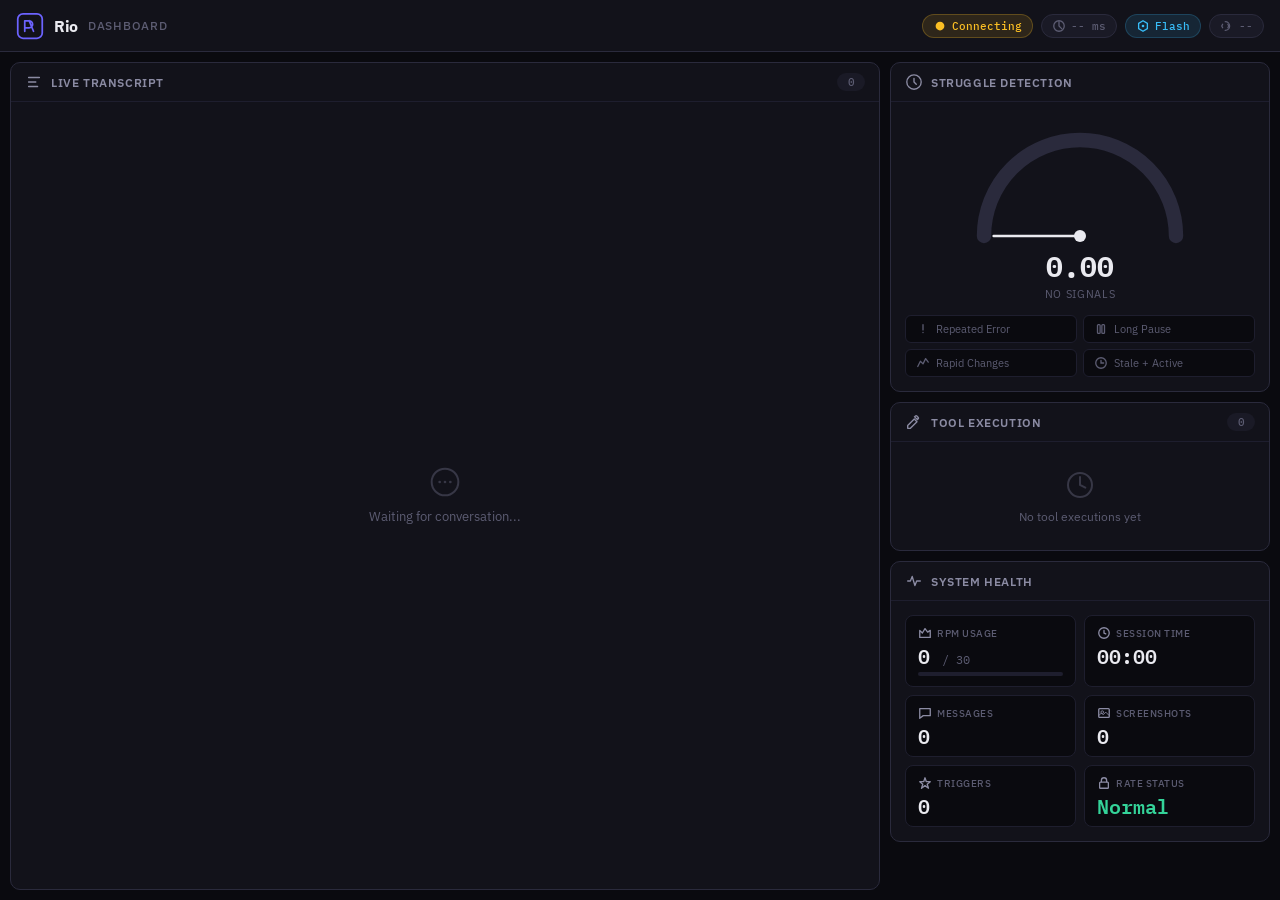
==== ui/dashboard/index.html @ 77a7df5f "L6 completion with UI" ====
<!DOCTYPE html>
<html lang="en">
<head>
  <meta charset="UTF-8">
  <meta name="viewport" content="width=device-width, initial-scale=1.0">
  <title>Rio — Dashboard</title>

  <!-- IBM Plex Sans + Mono -->
  <link rel="preconnect" href="https://fonts.googleapis.com">
  <link rel="preconnect" href="https://fonts.gstatic.com" crossorigin>
  <link href="https://fonts.googleapis.com/css2?family=IBM+Plex+Mono:wght@400;500;600&family=IBM+Plex+Sans:wght@400;500;600;700&display=swap" rel="stylesheet">

  <link rel="stylesheet" href="css/style.css">
</head>
<body>

  <!-- ================================================================== -->
  <!-- TOP BAR                                                            -->
  <!-- ================================================================== -->
  <header class="topbar">
    <div class="topbar__brand">
      <svg class="topbar__logo" viewBox="0 0 32 32" width="28" height="28" fill="none">
        <rect x="2" y="2" width="28" height="28" rx="6" stroke="currentColor" stroke-width="2"/>
        <path d="M10 22V10h5a4 4 0 010 8h-5m5-8l5 12" stroke="currentColor" stroke-width="2" stroke-linecap="round" stroke-linejoin="round"/>
      </svg>
      <span class="topbar__title">Rio</span>
      <span class="topbar__subtitle">Dashboard</span>
    </div>

    <div class="topbar__status">
      <!-- Connection indicator -->
      <div class="status-pill" id="connection-pill">
        <svg class="icon icon--sm" viewBox="0 0 16 16" fill="none">
          <circle cx="8" cy="8" r="5" fill="currentColor"/>
        </svg>
        <span id="connection-label">Connecting</span>
      </div>

      <!-- Latency -->
      <div class="status-pill status-pill--muted" id="latency-pill">
        <svg class="icon icon--sm" viewBox="0 0 16 16" fill="none">
          <path d="M8 3v5l3 3" stroke="currentColor" stroke-width="1.5" stroke-linecap="round"/>
          <circle cx="8" cy="8" r="6" stroke="currentColor" stroke-width="1.5"/>
        </svg>
        <span id="latency-label">-- ms</span>
      </div>

      <!-- Model badge -->
      <div class="status-pill status-pill--info" id="model-pill">
        <svg class="icon icon--sm" viewBox="0 0 16 16" fill="none">
          <path d="M8 2l5 3v6l-5 3-5-3V5l5-3z" stroke="currentColor" stroke-width="1.5" stroke-linejoin="round"/>
          <circle cx="8" cy="8" r="1.5" fill="currentColor"/>
        </svg>
        <span id="model-label">Flash</span>
      </div>

      <!-- Session mode -->
      <div class="status-pill status-pill--muted" id="session-pill">
        <svg class="icon icon--sm" viewBox="0 0 16 16" fill="none">
          <path d="M6 3a5 5 0 015 5 5 5 0 01-5 5" stroke="currentColor" stroke-width="1.5" stroke-linecap="round"/>
          <path d="M3 6l-1 2 1 2" stroke="currentColor" stroke-width="1.5" stroke-linecap="round" stroke-linejoin="round"/>
          <path d="M9 6l1 2-1 2" stroke="currentColor" stroke-width="1.5" stroke-linecap="round" stroke-linejoin="round"/>
        </svg>
        <span id="session-label">--</span>
      </div>
    </div>
  </header>

  <!-- ================================================================== -->
  <!-- MAIN GRID                                                          -->
  <!-- ================================================================== -->
  <main class="grid">

    <!-- ---- LEFT COLUMN: Transcript ---- -->
    <section class="panel panel--transcript" id="transcript-panel">
      <div class="panel__header">
        <svg class="icon" viewBox="0 0 20 20" fill="none">
          <path d="M4 5h12M4 10h8M4 15h10" stroke="currentColor" stroke-width="1.5" stroke-linecap="round"/>
        </svg>
        <h2 class="panel__title">Live Transcript</h2>
        <span class="panel__badge" id="transcript-count">0</span>
      </div>
      <div class="panel__body transcript-scroll" id="transcript-body">
        <div class="transcript-empty" id="transcript-empty">
          <svg class="icon icon--lg" viewBox="0 0 24 24" fill="none">
            <path d="M12 22c5.523 0 10-4.477 10-10S17.523 2 12 2 2 6.477 2 12s4.477 10 10 10z" stroke="currentColor" stroke-width="1.5"/>
            <path d="M8 12h.01M12 12h.01M16 12h.01" stroke="currentColor" stroke-width="2" stroke-linecap="round"/>
          </svg>
          <p>Waiting for conversation...</p>
        </div>
      </div>
    </section>

    <!-- ---- RIGHT COLUMN: Metrics ---- -->
    <div class="metrics-column">

      <!-- STRUGGLE GAUGE -->
      <section class="panel panel--gauge" id="struggle-panel">
        <div class="panel__header">
          <svg class="icon" viewBox="0 0 20 20" fill="none">
            <circle cx="10" cy="10" r="8" stroke="currentColor" stroke-width="1.5"/>
            <path d="M10 6v4l2.5 2.5" stroke="currentColor" stroke-width="1.5" stroke-linecap="round" stroke-linejoin="round"/>
          </svg>
          <h2 class="panel__title">Struggle Detection</h2>
        </div>
        <div class="panel__body gauge-container">
          <div class="gauge" id="struggle-gauge">
            <svg viewBox="0 0 200 120" class="gauge__svg">
              <defs>
                <linearGradient id="gaugeGrad" x1="0%" y1="0%" x2="100%" y2="0%">
                  <stop offset="0%" stop-color="#34D399"/>
                  <stop offset="50%" stop-color="#FBBF24"/>
                  <stop offset="100%" stop-color="#F87171"/>
                </linearGradient>
              </defs>
              <!-- Track -->
              <path d="M 20 100 A 80 80 0 0 1 180 100" fill="none" stroke="#2A2A3C" stroke-width="12" stroke-linecap="round"/>
              <!-- Value arc -->
              <path d="M 20 100 A 80 80 0 0 1 180 100" fill="none" stroke="url(#gaugeGrad)" stroke-width="12" stroke-linecap="round"
                    stroke-dasharray="251.2" stroke-dashoffset="251.2" id="gauge-arc"/>
              <!-- Needle -->
              <line x1="100" y1="100" x2="100" y2="28" stroke="#EAEAF0" stroke-width="2" stroke-linecap="round" id="gauge-needle"
                    transform="rotate(-90, 100, 100)"/>
              <circle cx="100" cy="100" r="5" fill="#EAEAF0"/>
            </svg>
            <div class="gauge__value" id="gauge-value">0.00</div>
            <div class="gauge__label" id="gauge-label">No signals</div>
          </div>

          <!-- Signal indicators -->
          <div class="signals-grid" id="signals-grid">
            <div class="signal-item" id="signal-repeated" data-signal="repeated_error">
              <svg class="icon icon--sm" viewBox="0 0 16 16" fill="none">
                <path d="M8 3v6M8 12h.01" stroke="currentColor" stroke-width="1.5" stroke-linecap="round"/>
              </svg>
              <span>Repeated Error</span>
            </div>
            <div class="signal-item" id="signal-pause" data-signal="long_pause_error">
              <svg class="icon icon--sm" viewBox="0 0 16 16" fill="none">
                <rect x="4" y="3" width="3" height="10" rx="1" stroke="currentColor" stroke-width="1.5"/>
                <rect x="9" y="3" width="3" height="10" rx="1" stroke="currentColor" stroke-width="1.5"/>
              </svg>
              <span>Long Pause</span>
            </div>
            <div class="signal-item" id="signal-rapid" data-signal="rapid_changes">
              <svg class="icon icon--sm" viewBox="0 0 16 16" fill="none">
                <polyline points="2,12 5,6 8,9 11,3 14,7" stroke="currentColor" stroke-width="1.5" fill="none" stroke-linecap="round" stroke-linejoin="round"/>
              </svg>
              <span>Rapid Changes</span>
            </div>
            <div class="signal-item" id="signal-stale" data-signal="stale_active">
              <svg class="icon icon--sm" viewBox="0 0 16 16" fill="none">
                <circle cx="8" cy="8" r="6" stroke="currentColor" stroke-width="1.5"/>
                <path d="M8 5v3h3" stroke="currentColor" stroke-width="1.5" stroke-linecap="round"/>
              </svg>
              <span>Stale + Active</span>
            </div>
          </div>
        </div>
      </section>

      <!-- TOOL EXECUTION LOG -->
      <section class="panel panel--tools" id="tools-panel">
        <div class="panel__header">
          <svg class="icon" viewBox="0 0 20 20" fill="none">
            <path d="M14.7 6.3a1 1 0 000-1.4l-1.6-1.6a1 1 0 00-1.4 0l-1 1 3 3 1-1z" stroke="currentColor" stroke-width="1.5"/>
            <path d="M3 14l7.3-7.3 3 3L6 17H3v-3z" stroke="currentColor" stroke-width="1.5" stroke-linejoin="round"/>
          </svg>
          <h2 class="panel__title">Tool Execution</h2>
          <span class="panel__badge" id="tools-count">0</span>
        </div>
        <div class="panel__body tool-scroll" id="tools-body">
          <div class="tools-empty" id="tools-empty">
            <svg class="icon icon--lg" viewBox="0 0 24 24" fill="none">
              <path d="M12 6v6l4 2" stroke="currentColor" stroke-width="1.5" stroke-linecap="round"/>
              <circle cx="12" cy="12" r="9" stroke="currentColor" stroke-width="1.5"/>
            </svg>
            <p>No tool executions yet</p>
          </div>
        </div>
      </section>

      <!-- HEALTH / RPM / STATS -->
      <section class="panel panel--health" id="health-panel">
        <div class="panel__header">
          <svg class="icon" viewBox="0 0 20 20" fill="none">
            <path d="M3 10h3l2-5 3 10 2-5h4" stroke="currentColor" stroke-width="1.5" stroke-linecap="round" stroke-linejoin="round"/>
          </svg>
          <h2 class="panel__title">System Health</h2>
        </div>
        <div class="panel__body health-grid">

          <!-- RPM Usage -->
          <div class="health-card" id="rpm-card">
            <div class="health-card__header">
              <svg class="icon icon--sm" viewBox="0 0 16 16" fill="none">
                <path d="M2 13V5l3 3 3-5 3 4 3-2v8H2z" stroke="currentColor" stroke-width="1.5" fill="none" stroke-linejoin="round"/>
              </svg>
              <span class="health-card__label">RPM Usage</span>
            </div>
            <div class="health-card__value">
              <span id="rpm-current">0</span>
              <span class="health-card__unit">/ 30</span>
            </div>
            <div class="progress-bar">
              <div class="progress-bar__fill" id="rpm-bar" style="width: 0%"></div>
            </div>
          </div>

          <!-- Uptime -->
          <div class="health-card" id="uptime-card">
            <div class="health-card__header">
              <svg class="icon icon--sm" viewBox="0 0 16 16" fill="none">
                <circle cx="8" cy="8" r="6" stroke="currentColor" stroke-width="1.5"/>
                <path d="M8 5v3l2 1" stroke="currentColor" stroke-width="1.5" stroke-linecap="round"/>
              </svg>
              <span class="health-card__label">Session Time</span>
            </div>
            <div class="health-card__value">
              <span id="uptime-value">00:00</span>
            </div>
          </div>

          <!-- Messages -->
          <div class="health-card" id="messages-card">
            <div class="health-card__header">
              <svg class="icon icon--sm" viewBox="0 0 16 16" fill="none">
                <path d="M2 3h12v8H6l-4 3V3z" stroke="currentColor" stroke-width="1.5" stroke-linejoin="round"/>
              </svg>
              <span class="health-card__label">Messages</span>
            </div>
            <div class="health-card__value">
              <span id="messages-value">0</span>
            </div>
          </div>

          <!-- Screenshots -->
          <div class="health-card" id="screenshots-card">
            <div class="health-card__header">
              <svg class="icon icon--sm" viewBox="0 0 16 16" fill="none">
                <rect x="2" y="3" width="12" height="10" rx="1" stroke="currentColor" stroke-width="1.5"/>
                <circle cx="6" cy="7" r="1.5" stroke="currentColor" stroke-width="1"/>
                <path d="M2 11l3-3 2 2 3-3 4 4" stroke="currentColor" stroke-width="1" stroke-linejoin="round"/>
              </svg>
              <span class="health-card__label">Screenshots</span>
            </div>
            <div class="health-card__value">
              <span id="screenshots-value">0</span>
            </div>
          </div>

          <!-- Struggle Triggers -->
          <div class="health-card" id="struggles-card">
            <div class="health-card__header">
              <svg class="icon icon--sm" viewBox="0 0 16 16" fill="none">
                <path d="M8 2l1.5 4.5H14l-3.5 3 1.5 4.5L8 11l-4 3 1.5-4.5L2 6.5h4.5L8 2z" stroke="currentColor" stroke-width="1.5" stroke-linejoin="round"/>
              </svg>
              <span class="health-card__label">Triggers</span>
            </div>
            <div class="health-card__value">
              <span id="struggles-value">0</span>
            </div>
          </div>

          <!-- Rate Limiter Status -->
          <div class="health-card" id="ratelimit-card">
            <div class="health-card__header">
              <svg class="icon icon--sm" viewBox="0 0 16 16" fill="none">
                <rect x="3" y="7" width="10" height="7" rx="1" stroke="currentColor" stroke-width="1.5"/>
                <path d="M5 7V5a3 3 0 016 0v2" stroke="currentColor" stroke-width="1.5"/>
              </svg>
              <span class="health-card__label">Rate Status</span>
            </div>
            <div class="health-card__value">
              <span id="ratelimit-value" class="text-success">Normal</span>
            </div>
          </div>

        </div>
      </section>

    </div>
  </main>

  <!-- ================================================================== -->
  <!-- SCRIPTS                                                            -->
  <!-- ================================================================== -->
  <script src="js/websocket.js"></script>
  <script src="js/transcript.js"></script>
  <script src="js/gauge.js"></script>
  <script src="js/toollog.js"></script>
  <script src="js/health.js"></script>

</body>
</html>
---- ui/dashboard/css/style.css ----
/* ==========================================================================
   Rio Dashboard — Obsidian Slate Dark Theme
   IBM Plex Sans + IBM Plex Mono
   Dense grid layout for developer monitoring
   ========================================================================== */

/* --------------------------------------------------------------------------
   Design Tokens
   -------------------------------------------------------------------------- */
:root {
  /* Backgrounds */
  --bg-base:          #0A0A0F;
  --bg-surface:       #12121A;
  --bg-surface-hover: #1A1A26;
  --bg-elevated:      #1E1E2E;

  /* Borders */
  --border:           #2A2A3C;
  --border-subtle:    #1E1E2E;

  /* Primary */
  --primary:          #6C63FF;
  --primary-dim:      #4A44B3;
  --primary-bg:       rgba(108, 99, 255, 0.08);
  --primary-bg-hover: rgba(108, 99, 255, 0.14);

  /* Text */
  --text-primary:     #EAEAF0;
  --text-secondary:   #8B8BA3;
  --text-tertiary:    #5C5C72;

  /* Semantic */
  --success:          #34D399;
  --success-dim:      rgba(52, 211, 153, 0.12);
  --warning:          #FBBF24;
  --warning-dim:      rgba(251, 191, 36, 0.12);
  --error:            #F87171;
  --error-dim:        rgba(248, 113, 113, 0.12);
  --info:             #38BDF8;
  --info-dim:         rgba(56, 189, 248, 0.12);

  /* Typography */
  --font-sans:        'IBM Plex Sans', -apple-system, BlinkMacSystemFont, 'Segoe UI', sans-serif;
  --font-mono:        'IBM Plex Mono', 'Cascadia Code', 'Fira Code', monospace;

  /* Sizing */
  --topbar-h:         52px;
  --panel-radius:     10px;
  --panel-padding:    14px;
  --gap:              10px;

  /* Transitions */
  --transition-fast:  120ms ease;
  --transition-base:  200ms ease;
}

/* --------------------------------------------------------------------------
   Reset & Base
   -------------------------------------------------------------------------- */
*, *::before, *::after {
  margin: 0;
  padding: 0;
  box-sizing: border-box;
}

html {
  font-size: 14px;
  -webkit-font-smoothing: antialiased;
  -moz-osx-font-smoothing: grayscale;
}

body {
  font-family: var(--font-sans);
  background: var(--bg-base);
  color: var(--text-primary);
  min-height: 100vh;
  overflow: hidden;
}

/* Scrollbar */
::-webkit-scrollbar {
  width: 5px;
}
::-webkit-scrollbar-track {
  background: transparent;
}
::-webkit-scrollbar-thumb {
  background: var(--border);
  border-radius: 3px;
}
::-webkit-scrollbar-thumb:hover {
  background: var(--text-tertiary);
}

/* --------------------------------------------------------------------------
   Icon base
   -------------------------------------------------------------------------- */
.icon {
  width: 18px;
  height: 18px;
  flex-shrink: 0;
  color: var(--text-secondary);
}
.icon--sm {
  width: 14px;
  height: 14px;
}
.icon--lg {
  width: 32px;
  height: 32px;
}

/* --------------------------------------------------------------------------
   Top Bar
   -------------------------------------------------------------------------- */
.topbar {
  height: var(--topbar-h);
  display: flex;
  align-items: center;
  justify-content: space-between;
  padding: 0 16px;
  background: var(--bg-surface);
  border-bottom: 1px solid var(--border);
  position: sticky;
  top: 0;
  z-index: 100;
}

.topbar__brand {
  display: flex;
  align-items: center;
  gap: 10px;
}

.topbar__logo {
  width: 28px;
  height: 28px;
  color: var(--primary);
}

.topbar__title {
  font-size: 16px;
  font-weight: 700;
  color: var(--text-primary);
  letter-spacing: -0.02em;
}

.topbar__subtitle {
  font-size: 12px;
  font-weight: 500;
  color: var(--text-tertiary);
  text-transform: uppercase;
  letter-spacing: 0.06em;
}

.topbar__status {
  display: flex;
  align-items: center;
  gap: 8px;
}

/* --------------------------------------------------------------------------
   Status Pills (top bar)
   -------------------------------------------------------------------------- */
.status-pill {
  display: inline-flex;
  align-items: center;
  gap: 5px;
  padding: 4px 10px;
  border-radius: 100px;
  font-size: 11px;
  font-weight: 500;
  font-family: var(--font-mono);
  background: var(--bg-surface-hover);
  border: 1px solid var(--border);
  color: var(--text-secondary);
  transition: all var(--transition-base);
  white-space: nowrap;
}

.status-pill .icon {
  color: inherit;
}

/* States */
.status-pill--connected {
  color: var(--success);
  border-color: rgba(52, 211, 153, 0.25);
  background: var(--success-dim);
}

.status-pill--disconnected {
  color: var(--error);
  border-color: rgba(248, 113, 113, 0.25);
  background: var(--error-dim);
}

.status-pill--connecting {
  color: var(--warning);
  border-color: rgba(251, 191, 36, 0.25);
  background: var(--warning-dim);
}

.status-pill--info {
  color: var(--info);
  border-color: rgba(56, 189, 248, 0.2);
  background: var(--info-dim);
}

.status-pill--muted {
  color: var(--text-tertiary);
}

/* --------------------------------------------------------------------------
   Main Grid
   -------------------------------------------------------------------------- */
.grid {
  display: grid;
  grid-template-columns: 1fr 380px;
  gap: var(--gap);
  padding: var(--gap);
  height: calc(100vh - var(--topbar-h));
  overflow: hidden;
}

.metrics-column {
  display: flex;
  flex-direction: column;
  gap: var(--gap);
  overflow-y: auto;
  overflow-x: hidden;
}

/* --------------------------------------------------------------------------
   Panel (card)
   -------------------------------------------------------------------------- */
.panel {
  background: var(--bg-surface);
  border: 1px solid var(--border);
  border-radius: var(--panel-radius);
  display: flex;
  flex-direction: column;
  overflow: hidden;
}

.panel__header {
  display: flex;
  align-items: center;
  gap: 8px;
  padding: 10px var(--panel-padding);
  border-bottom: 1px solid var(--border-subtle);
  flex-shrink: 0;
}

.panel__title {
  font-size: 12px;
  font-weight: 600;
  color: var(--text-secondary);
  text-transform: uppercase;
  letter-spacing: 0.05em;
  flex: 1;
}

.panel__badge {
  font-family: var(--font-mono);
  font-size: 11px;
  font-weight: 500;
  color: var(--text-tertiary);
  background: var(--bg-surface-hover);
  padding: 2px 8px;
  border-radius: 100px;
  min-width: 28px;
  text-align: center;
}

.panel__body {
  flex: 1;
  overflow: hidden;
  padding: var(--panel-padding);
}

/* --------------------------------------------------------------------------
   Transcript Panel
   -------------------------------------------------------------------------- */
.panel--transcript {
  min-height: 0;
}

.transcript-scroll {
  overflow-y: auto;
  display: flex;
  flex-direction: column;
  gap: 6px;
}

.transcript-empty {
  display: flex;
  flex-direction: column;
  align-items: center;
  justify-content: center;
  gap: 10px;
  height: 100%;
  min-height: 200px;
  color: var(--text-tertiary);
}

.transcript-empty .icon {
  color: var(--text-tertiary);
  opacity: 0.5;
}

.transcript-empty p {
  font-size: 13px;
}

/* Message bubble */
.msg {
  display: flex;
  gap: 10px;
  padding: 8px 10px;
  border-radius: 8px;
  transition: background var(--transition-fast);
  animation: msgFadeIn 200ms ease;
}

@keyframes msgFadeIn {
  from { opacity: 0; transform: translateY(4px); }
  to   { opacity: 1; transform: translateY(0); }
}

.msg:hover {
  background: var(--bg-surface-hover);
}

.msg__avatar {
  width: 28px;
  height: 28px;
  border-radius: 6px;
  display: flex;
  align-items: center;
  justify-content: center;
  flex-shrink: 0;
  font-size: 11px;
  font-weight: 600;
  font-family: var(--font-mono);
}

.msg--user .msg__avatar {
  background: var(--primary-bg);
  color: var(--primary);
  border: 1px solid rgba(108, 99, 255, 0.2);
}

.msg--rio .msg__avatar {
  background: var(--success-dim);
  color: var(--success);
  border: 1px solid rgba(52, 211, 153, 0.2);
}

.msg--system .msg__avatar {
  background: var(--info-dim);
  color: var(--info);
  border: 1px solid rgba(56, 189, 248, 0.2);
}

.msg__content {
  flex: 1;
  min-width: 0;
}

.msg__speaker {
  font-size: 11px;
  font-weight: 600;
  color: var(--text-secondary);
  margin-bottom: 2px;
  text-transform: uppercase;
  letter-spacing: 0.03em;
}

.msg__text {
  font-size: 13px;
  line-height: 1.55;
  color: var(--text-primary);
  word-break: break-word;
  white-space: pre-wrap;
}

.msg__text code {
  font-family: var(--font-mono);
  font-size: 12px;
  background: var(--bg-surface-hover);
  padding: 1px 5px;
  border-radius: 4px;
  color: var(--primary);
}

.msg__time {
  font-family: var(--font-mono);
  font-size: 10px;
  color: var(--text-tertiary);
  flex-shrink: 0;
  padding-top: 2px;
}

/* --------------------------------------------------------------------------
   Struggle Gauge
   -------------------------------------------------------------------------- */
.gauge-container {
  display: flex;
  flex-direction: column;
  align-items: center;
  gap: 14px;
}

.gauge {
  display: flex;
  flex-direction: column;
  align-items: center;
  width: 100%;
  max-width: 240px;
}

.gauge__svg {
  width: 100%;
  height: auto;
}

.gauge__value {
  font-family: var(--font-mono);
  font-size: 28px;
  font-weight: 700;
  color: var(--text-primary);
  margin-top: -12px;
}

.gauge__label {
  font-size: 11px;
  color: var(--text-tertiary);
  text-transform: uppercase;
  letter-spacing: 0.06em;
  margin-top: 2px;
}

/* Signal indicators grid */
.signals-grid {
  display: grid;
  grid-template-columns: 1fr 1fr;
  gap: 6px;
  width: 100%;
}

.signal-item {
  display: flex;
  align-items: center;
  gap: 6px;
  padding: 6px 10px;
  border-radius: 6px;
  background: var(--bg-base);
  border: 1px solid var(--border-subtle);
  font-size: 11px;
  color: var(--text-tertiary);
  transition: all var(--transition-base);
}

.signal-item .icon {
  color: inherit;
}

.signal-item--active {
  color: var(--warning);
  background: var(--warning-dim);
  border-color: rgba(251, 191, 36, 0.25);
}

.signal-item--high {
  color: var(--error);
  background: var(--error-dim);
  border-color: rgba(248, 113, 113, 0.25);
}

/* --------------------------------------------------------------------------
   Tool Execution Log
   -------------------------------------------------------------------------- */
.tool-scroll {
  overflow-y: auto;
  display: flex;
  flex-direction: column;
  gap: 4px;
}

.tools-empty {
  display: flex;
  flex-direction: column;
  align-items: center;
  justify-content: center;
  gap: 8px;
  height: 100%;
  min-height: 80px;
  color: var(--text-tertiary);
}

.tools-empty .icon {
  color: var(--text-tertiary);
  opacity: 0.5;
}

.tools-empty p {
  font-size: 12px;
}

/* Tool entry */
.tool-entry {
  display: flex;
  align-items: flex-start;
  gap: 8px;
  padding: 7px 10px;
  border-radius: 6px;
  background: var(--bg-base);
  border: 1px solid var(--border-subtle);
  animation: msgFadeIn 200ms ease;
}

.tool-entry__icon {
  width: 22px;
  height: 22px;
  border-radius: 5px;
  display: flex;
  align-items: center;
  justify-content: center;
  flex-shrink: 0;
}

.tool-entry__icon--pending {
  background: var(--info-dim);
  color: var(--info);
}

.tool-entry__icon--success {
  background: var(--success-dim);
  color: var(--success);
}

.tool-entry__icon--error {
  background: var(--error-dim);
  color: var(--error);
}

.tool-entry__body {
  flex: 1;
  min-width: 0;
}

.tool-entry__name {
  font-family: var(--font-mono);
  font-size: 12px;
  font-weight: 500;
  color: var(--text-primary);
}

.tool-entry__detail {
  font-size: 11px;
  color: var(--text-tertiary);
  margin-top: 1px;
  white-space: nowrap;
  overflow: hidden;
  text-overflow: ellipsis;
}

.tool-entry__time {
  font-family: var(--font-mono);
  font-size: 10px;
  color: var(--text-tertiary);
  flex-shrink: 0;
  padding-top: 2px;
}

/* --------------------------------------------------------------------------
   Health Grid
   -------------------------------------------------------------------------- */
.health-grid {
  display: grid;
  grid-template-columns: 1fr 1fr;
  gap: 8px;
}

.health-card {
  background: var(--bg-base);
  border: 1px solid var(--border-subtle);
  border-radius: 8px;
  padding: 10px 12px;
  display: flex;
  flex-direction: column;
  gap: 6px;
}

.health-card__header {
  display: flex;
  align-items: center;
  gap: 5px;
}

.health-card__label {
  font-size: 10px;
  font-weight: 500;
  color: var(--text-tertiary);
  text-transform: uppercase;
  letter-spacing: 0.05em;
}

.health-card__value {
  font-family: var(--font-mono);
  font-size: 20px;
  font-weight: 600;
  color: var(--text-primary);
  line-height: 1;
}

.health-card__unit {
  font-size: 12px;
  font-weight: 400;
  color: var(--text-tertiary);
}

/* --------------------------------------------------------------------------
   Progress Bar
   -------------------------------------------------------------------------- */
.progress-bar {
  height: 4px;
  background: var(--border-subtle);
  border-radius: 2px;
  overflow: hidden;
}

.progress-bar__fill {
  height: 100%;
  border-radius: 2px;
  background: var(--success);
  transition: width 300ms ease, background 300ms ease;
}

.progress-bar__fill--warning {
  background: var(--warning);
}

.progress-bar__fill--error {
  background: var(--error);
}

/* --------------------------------------------------------------------------
   Semantic text colors (utilities)
   -------------------------------------------------------------------------- */
.text-success { color: var(--success) !important; }
.text-warning { color: var(--warning) !important; }
.text-error   { color: var(--error)   !important; }
.text-info    { color: var(--info)    !important; }
.text-muted   { color: var(--text-tertiary) !important; }

/* --------------------------------------------------------------------------
   Pulse animation for connecting state
   -------------------------------------------------------------------------- */
@keyframes pulse {
  0%, 100% { opacity: 1; }
  50%      { opacity: 0.4; }
}

.status-pill--connecting .icon {
  animation: pulse 1.5s ease infinite;
}

/* --------------------------------------------------------------------------
   Responsive: narrow viewport stacks vertically
   -------------------------------------------------------------------------- */
@media (max-width: 860px) {
  .grid {
    grid-template-columns: 1fr;
    overflow-y: auto;
  }

  .panel--transcript {
    min-height: 340px;
  }

  .metrics-column {
    overflow-y: visible;
  }
}
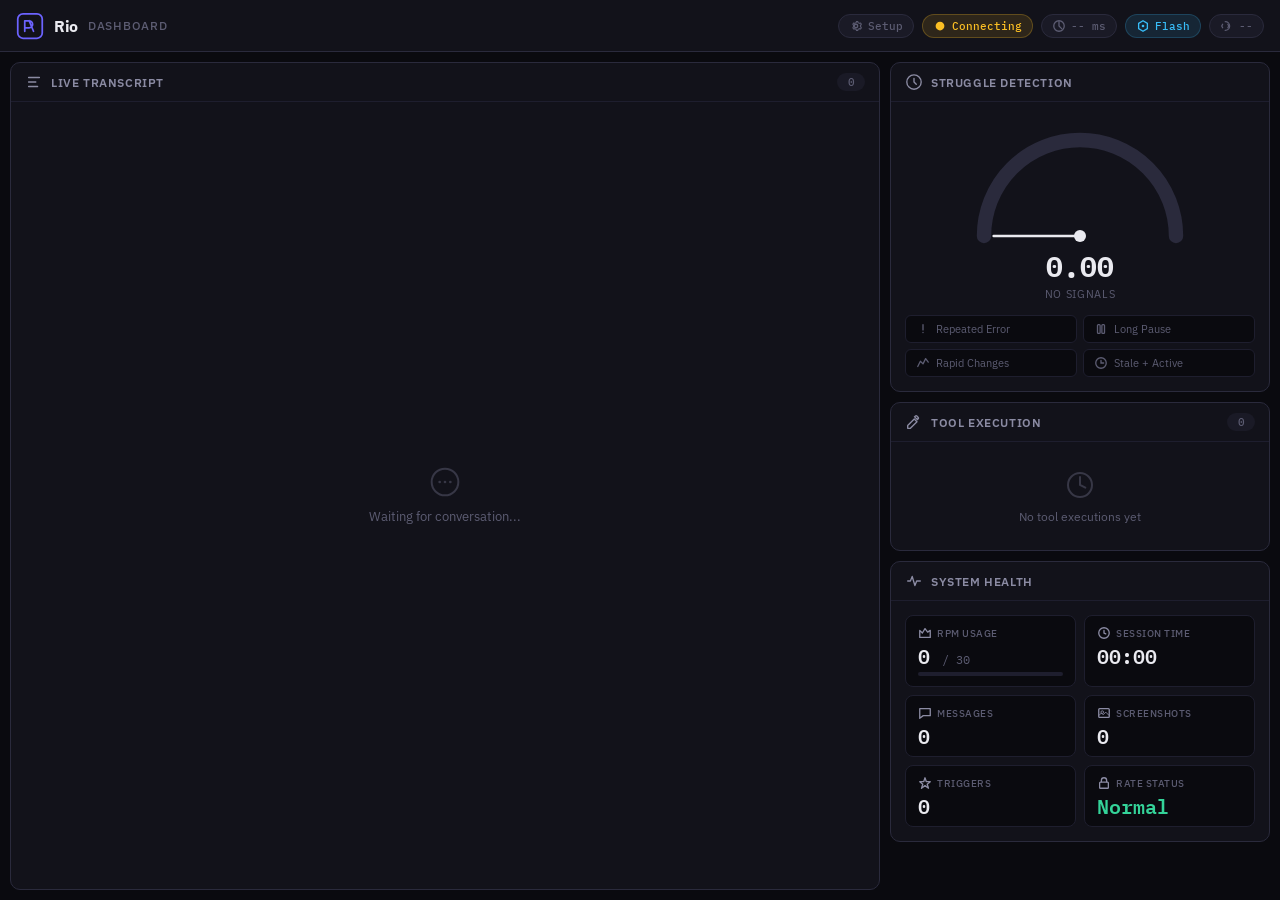
==== commit 969680f7: "audio is clear and perfect the creation tool is working" ====
--- a/ui/dashboard/index.html
+++ b/ui/dashboard/index.html
@@ -28,6 +28,15 @@
     </div>
 
     <div class="topbar__status">
+      <!-- Setup link -->
+      <a href="setup.html" class="status-pill status-pill--muted" style="text-decoration:none">
+        <svg class="icon icon--sm" viewBox="0 0 16 16" fill="none">
+          <path d="M8 10a2 2 0 100-4 2 2 0 000 4z" stroke="currentColor" stroke-width="1.5"/>
+          <path d="M13.5 8c0-.3-.2-.6-.4-.8l1-1.2-.8-1.4-1.5.4c-.4-.3-.8-.5-1.3-.6L10 3H8.5l-.5 1.4c-.5.1-.9.3-1.3.6l-1.5-.4-.8 1.4 1 1.2c-.2.2-.4.5-.4.8s.2.6.4.8l-1 1.2.8 1.4 1.5-.4c.4.3.8.5 1.3.6L8.5 13H10l.5-1.4c.5-.1.9-.3 1.3-.6l1.5.4.8-1.4-1-1.2c.2-.2.4-.5.4-.8z" stroke="currentColor" stroke-width="1.2"/>
+        </svg>
+        <span>Setup</span>
+      </a>
+
       <!-- Connection indicator -->
       <div class="status-pill" id="connection-pill">
         <svg class="icon icon--sm" viewBox="0 0 16 16" fill="none">
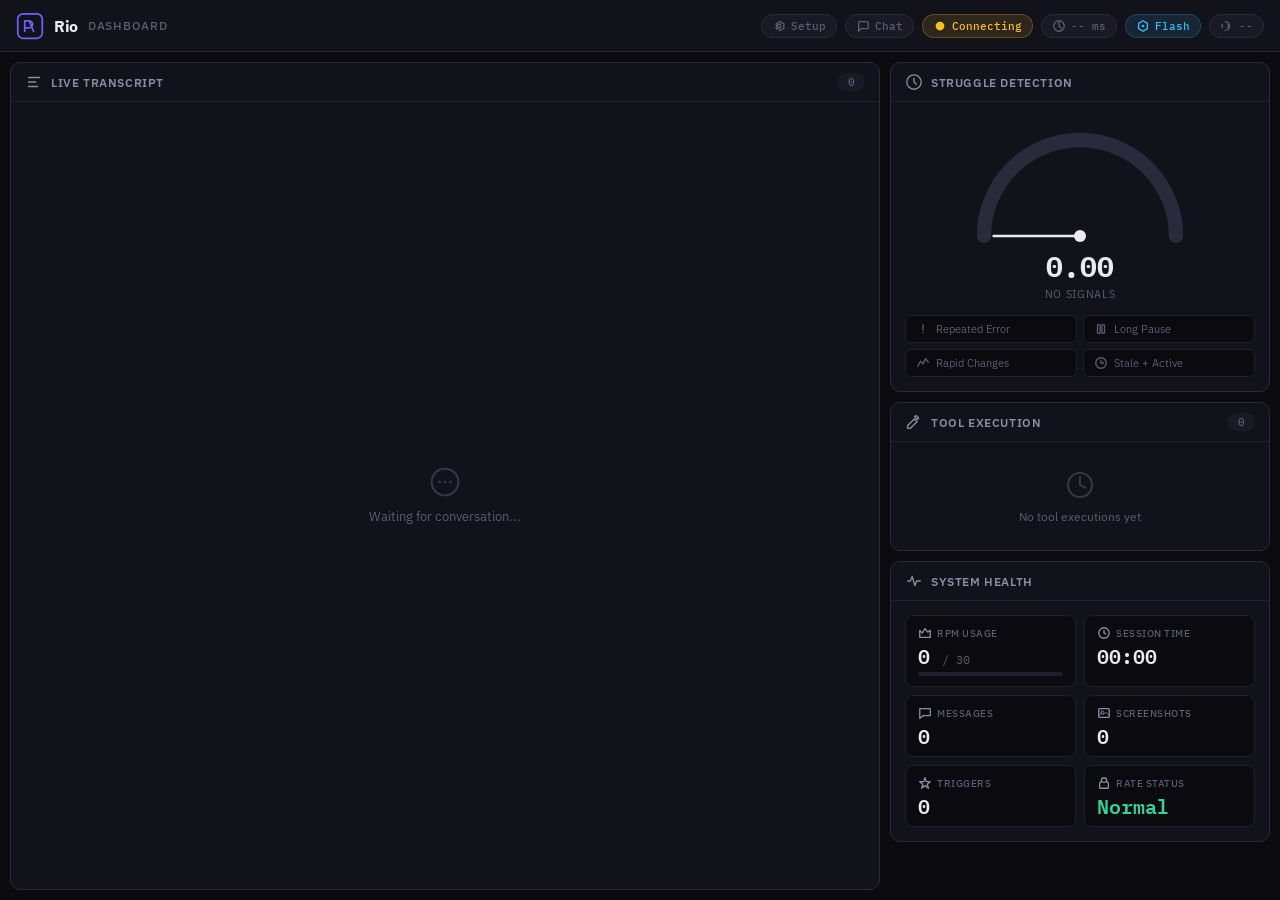
==== commit 39bbd46b: "chats have been saved and chat page is initialized" ====
--- a/ui/dashboard/index.html
+++ b/ui/dashboard/index.html
@@ -35,6 +35,14 @@
           <path d="M13.5 8c0-.3-.2-.6-.4-.8l1-1.2-.8-1.4-1.5.4c-.4-.3-.8-.5-1.3-.6L10 3H8.5l-.5 1.4c-.5.1-.9.3-1.3.6l-1.5-.4-.8 1.4 1 1.2c-.2.2-.4.5-.4.8s.2.6.4.8l-1 1.2.8 1.4 1.5-.4c.4.3.8.5 1.3.6L8.5 13H10l.5-1.4c.5-.1.9-.3 1.3-.6l1.5.4.8-1.4-1-1.2c.2-.2.4-.5.4-.8z" stroke="currentColor" stroke-width="1.2"/>
         </svg>
         <span>Setup</span>
+      </a>
+
+      <!-- Chat link -->
+      <a href="chat.html" class="status-pill status-pill--muted" style="text-decoration:none">
+        <svg class="icon icon--sm" viewBox="0 0 16 16" fill="none">
+          <path d="M3 3h10a1 1 0 011 1v6a1 1 0 01-1 1H6l-3 3V4a1 1 0 011-1z" stroke="currentColor" stroke-width="1.5"/>
+        </svg>
+        <span>Chat</span>
       </a>
 
       <!-- Connection indicator -->
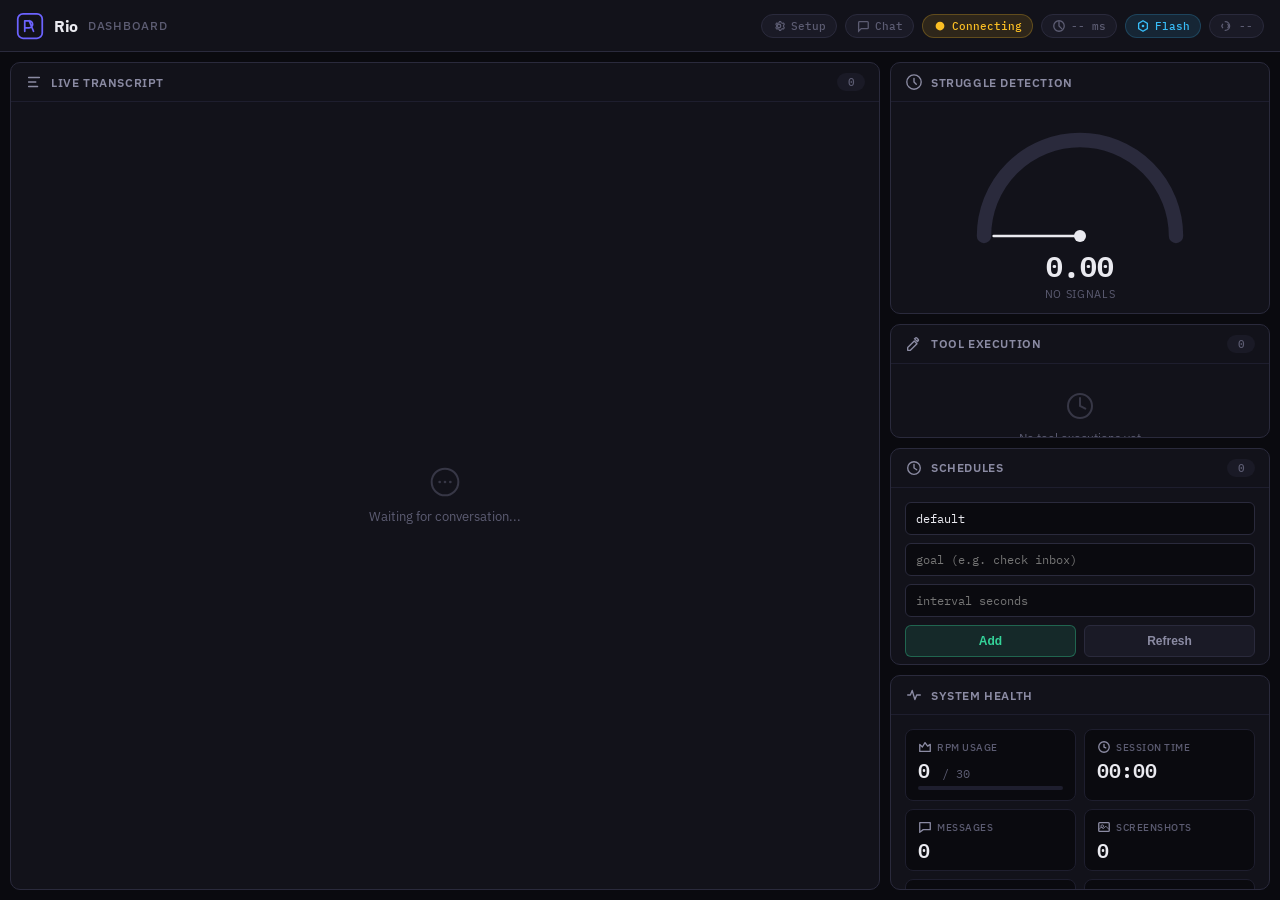
==== commit 31ebb75a: "the orchestarator is well improved completed upto #B23" ====
--- a/ui/dashboard/index.html
+++ b/ui/dashboard/index.html
@@ -46,16 +46,16 @@
       </a>
 
       <!-- Connection indicator -->
-      <div class="status-pill" id="connection-pill">
-        <svg class="icon icon--sm" viewBox="0 0 16 16" fill="none">
+      <div class="status-pill" id="connection-pill" role="status" aria-live="polite" aria-label="Connection status">
+        <svg class="icon icon--sm" viewBox="0 0 16 16" fill="none" aria-hidden="true">
           <circle cx="8" cy="8" r="5" fill="currentColor"/>
         </svg>
         <span id="connection-label">Connecting</span>
       </div>
 
       <!-- Latency -->
-      <div class="status-pill status-pill--muted" id="latency-pill">
-        <svg class="icon icon--sm" viewBox="0 0 16 16" fill="none">
+      <div class="status-pill status-pill--muted" id="latency-pill" role="status" aria-label="Network latency">
+        <svg class="icon icon--sm" viewBox="0 0 16 16" fill="none" aria-hidden="true">
           <path d="M8 3v5l3 3" stroke="currentColor" stroke-width="1.5" stroke-linecap="round"/>
           <circle cx="8" cy="8" r="6" stroke="currentColor" stroke-width="1.5"/>
         </svg>
@@ -197,6 +197,31 @@
         </div>
       </section>
 
+      <!-- SCHEDULE MANAGER -->
+      <section class="panel panel--schedules" id="schedules-panel">
+        <div class="panel__header">
+          <svg class="icon" viewBox="0 0 20 20" fill="none">
+            <circle cx="10" cy="10" r="7" stroke="currentColor" stroke-width="1.5"/>
+            <path d="M10 6v4l3 2" stroke="currentColor" stroke-width="1.5" stroke-linecap="round"/>
+          </svg>
+          <h2 class="panel__title">Schedules</h2>
+          <span class="panel__badge" id="schedule-count">0</span>
+        </div>
+        <div class="panel__body schedule-body">
+          <div class="schedule-controls">
+            <input id="schedule-user-id" class="schedule-input" type="text" placeholder="user id" value="default">
+            <input id="schedule-goal" class="schedule-input" type="text" placeholder="goal (e.g. check inbox)">
+            <input id="schedule-interval" class="schedule-input" type="number" min="30" step="1" placeholder="interval seconds">
+            <div class="schedule-actions">
+              <button id="schedule-add" class="schedule-btn">Add</button>
+              <button id="schedule-refresh" class="schedule-btn schedule-btn--secondary">Refresh</button>
+            </div>
+            <div id="schedule-status" class="schedule-status text-muted">No active schedule session.</div>
+          </div>
+          <div id="schedule-list" class="schedule-list"></div>
+        </div>
+      </section>
+
       <!-- HEALTH / RPM / STATS -->
       <section class="panel panel--health" id="health-panel">
         <div class="panel__header">
@@ -307,6 +332,7 @@
   <script src="js/gauge.js"></script>
   <script src="js/toollog.js"></script>
   <script src="js/health.js"></script>
+  <script src="js/schedules.js"></script>
 
 </body>
 </html>
--- a/ui/dashboard/css/style.css
+++ b/ui/dashboard/css/style.css
@@ -77,7 +77,12 @@
   overflow: hidden;
 }
 
-/* Scrollbar */
+/* Scrollbar — Firefox */
+* {
+  scrollbar-width: thin;
+  scrollbar-color: var(--border) transparent;
+}
+/* Scrollbar — Chrome/Safari/Edge */
 ::-webkit-scrollbar {
   width: 5px;
 }
@@ -583,6 +588,112 @@
   gap: 8px;
 }
 
+/* --------------------------------------------------------------------------
+   Schedule Manager
+   -------------------------------------------------------------------------- */
+.schedule-body {
+  display: flex;
+  flex-direction: column;
+  gap: 10px;
+  overflow: auto;
+}
+
+.schedule-controls {
+  display: flex;
+  flex-direction: column;
+  gap: 8px;
+}
+
+.schedule-input {
+  width: 100%;
+  background: var(--bg-base);
+  border: 1px solid var(--border);
+  color: var(--text-primary);
+  border-radius: 6px;
+  padding: 8px 10px;
+  font-size: 12px;
+  font-family: var(--font-mono);
+}
+
+.schedule-input:focus {
+  outline: none;
+  border-color: var(--primary);
+  box-shadow: 0 0 0 2px rgba(108, 99, 255, 0.15);
+}
+
+.schedule-actions {
+  display: flex;
+  gap: 8px;
+}
+
+.schedule-btn {
+  flex: 1;
+  border: 1px solid rgba(52, 211, 153, 0.35);
+  background: var(--success-dim);
+  color: var(--success);
+  border-radius: 6px;
+  padding: 8px;
+  font-size: 12px;
+  font-weight: 600;
+  cursor: pointer;
+}
+
+.schedule-btn--secondary {
+  border-color: var(--border);
+  background: var(--bg-surface-hover);
+  color: var(--text-secondary);
+}
+
+.schedule-status {
+  font-size: 11px;
+  min-height: 16px;
+}
+
+.schedule-list {
+  display: flex;
+  flex-direction: column;
+  gap: 6px;
+}
+
+.schedule-item {
+  background: var(--bg-base);
+  border: 1px solid var(--border-subtle);
+  border-radius: 8px;
+  padding: 8px;
+  display: flex;
+  align-items: center;
+  justify-content: space-between;
+  gap: 8px;
+}
+
+.schedule-item__meta {
+  min-width: 0;
+}
+
+.schedule-item__name {
+  font-family: var(--font-mono);
+  font-size: 11px;
+  color: var(--text-secondary);
+}
+
+.schedule-item__goal {
+  font-size: 12px;
+  color: var(--text-primary);
+  white-space: nowrap;
+  overflow: hidden;
+  text-overflow: ellipsis;
+}
+
+.schedule-item__delete {
+  border: 1px solid rgba(248, 113, 113, 0.3);
+  background: var(--error-dim);
+  color: var(--error);
+  border-radius: 6px;
+  padding: 6px 10px;
+  font-size: 11px;
+  cursor: pointer;
+}
+
 .health-card {
   background: var(--bg-base);
   border: 1px solid var(--border-subtle);
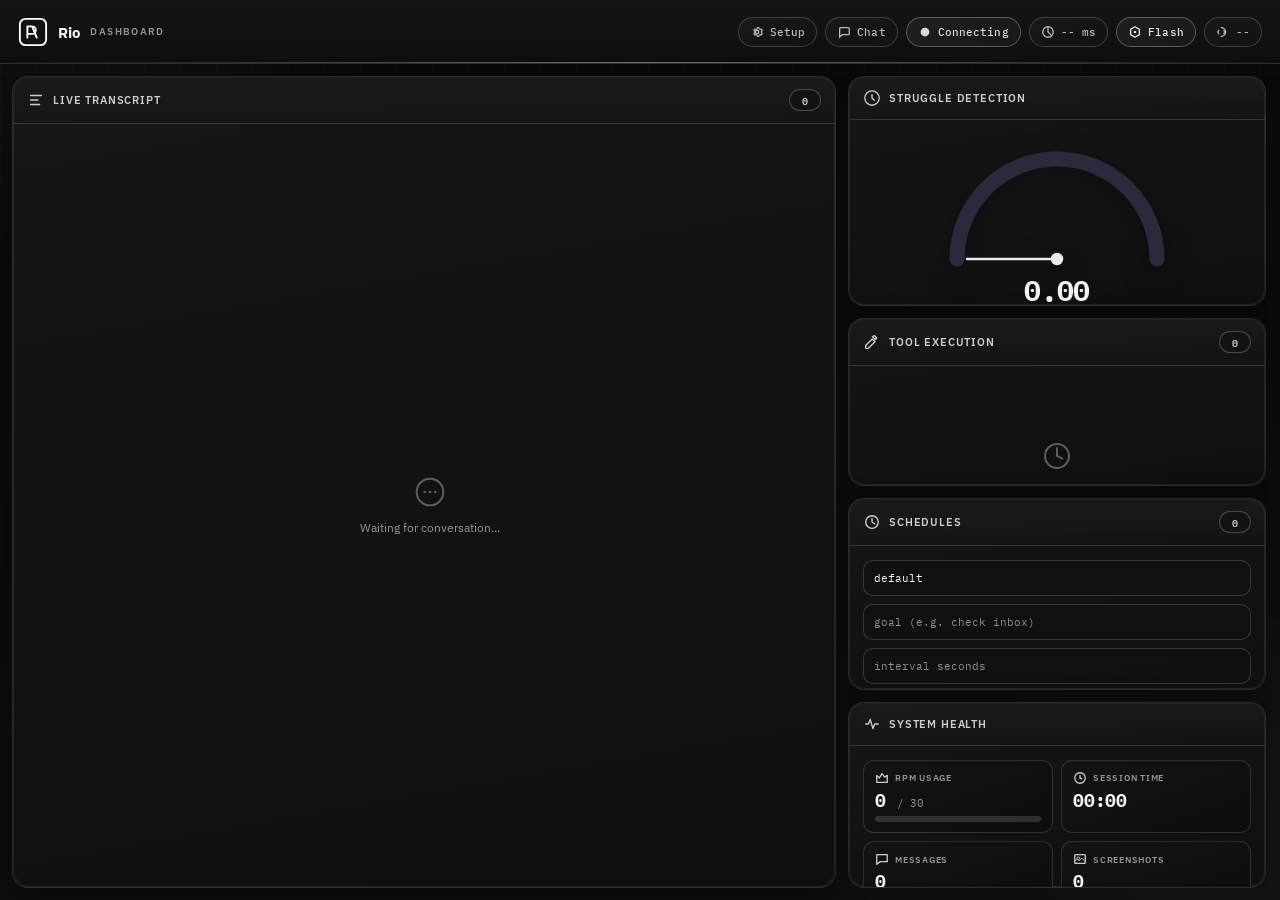
==== commit 7951c8ce: "rio - v1" ====
--- a/ui/dashboard/index.html
+++ b/ui/dashboard/index.html
@@ -13,6 +13,12 @@
   <link rel="stylesheet" href="css/style.css">
 </head>
 <body>
+
+  <div class="bg-atmosphere" aria-hidden="true">
+    <span class="bg-atmosphere__orb bg-atmosphere__orb--one"></span>
+    <span class="bg-atmosphere__orb bg-atmosphere__orb--two"></span>
+    <span class="bg-atmosphere__grid"></span>
+  </div>
 
   <!-- ================================================================== -->
   <!-- TOP BAR                                                            -->
@@ -29,7 +35,7 @@
 
     <div class="topbar__status">
       <!-- Setup link -->
-      <a href="setup.html" class="status-pill status-pill--muted" style="text-decoration:none">
+      <a href="setup.html" class="status-pill status-pill--muted status-link">
         <svg class="icon icon--sm" viewBox="0 0 16 16" fill="none">
           <path d="M8 10a2 2 0 100-4 2 2 0 000 4z" stroke="currentColor" stroke-width="1.5"/>
           <path d="M13.5 8c0-.3-.2-.6-.4-.8l1-1.2-.8-1.4-1.5.4c-.4-.3-.8-.5-1.3-.6L10 3H8.5l-.5 1.4c-.5.1-.9.3-1.3.6l-1.5-.4-.8 1.4 1 1.2c-.2.2-.4.5-.4.8s.2.6.4.8l-1 1.2.8 1.4 1.5-.4c.4.3.8.5 1.3.6L8.5 13H10l.5-1.4c.5-.1.9-.3 1.3-.6l1.5.4.8-1.4-1-1.2c.2-.2.4-.5.4-.8z" stroke="currentColor" stroke-width="1.2"/>
@@ -38,7 +44,7 @@
       </a>
 
       <!-- Chat link -->
-      <a href="chat.html" class="status-pill status-pill--muted" style="text-decoration:none">
+      <a href="chat.html" class="status-pill status-pill--muted status-link">
         <svg class="icon icon--sm" viewBox="0 0 16 16" fill="none">
           <path d="M3 3h10a1 1 0 011 1v6a1 1 0 01-1 1H6l-3 3V4a1 1 0 011-1z" stroke="currentColor" stroke-width="1.5"/>
         </svg>
@@ -125,9 +131,9 @@
             <svg viewBox="0 0 200 120" class="gauge__svg">
               <defs>
                 <linearGradient id="gaugeGrad" x1="0%" y1="0%" x2="100%" y2="0%">
-                  <stop offset="0%" stop-color="#34D399"/>
-                  <stop offset="50%" stop-color="#FBBF24"/>
-                  <stop offset="100%" stop-color="#F87171"/>
+                  <stop offset="0%" stop-color="#f2f2f2"/>
+                  <stop offset="50%" stop-color="#d0d0d0"/>
+                  <stop offset="100%" stop-color="#a8a8a8"/>
                 </linearGradient>
               </defs>
               <!-- Track -->
@@ -245,7 +251,7 @@
               <span class="health-card__unit">/ 30</span>
             </div>
             <div class="progress-bar">
-              <div class="progress-bar__fill" id="rpm-bar" style="width: 0%"></div>
+              <div class="progress-bar__fill" id="rpm-bar"></div>
             </div>
           </div>
 
--- a/ui/dashboard/css/style.css
+++ b/ui/dashboard/css/style.css
@@ -1,63 +1,53 @@
-/* ==========================================================================
-   Rio Dashboard — Obsidian Slate Dark Theme
-   IBM Plex Sans + IBM Plex Mono
-   Dense grid layout for developer monitoring
+/* ========================================================================== 
+   Rio Dashboard - Mission Control Refresh
    ========================================================================== */
 
-/* --------------------------------------------------------------------------
-   Design Tokens
-   -------------------------------------------------------------------------- */
 :root {
-  /* Backgrounds */
-  --bg-base:          #0A0A0F;
-  --bg-surface:       #12121A;
-  --bg-surface-hover: #1A1A26;
-  --bg-elevated:      #1E1E2E;
-
-  /* Borders */
-  --border:           #2A2A3C;
-  --border-subtle:    #1E1E2E;
-
-  /* Primary */
-  --primary:          #6C63FF;
-  --primary-dim:      #4A44B3;
-  --primary-bg:       rgba(108, 99, 255, 0.08);
-  --primary-bg-hover: rgba(108, 99, 255, 0.14);
-
-  /* Text */
-  --text-primary:     #EAEAF0;
-  --text-secondary:   #8B8BA3;
-  --text-tertiary:    #5C5C72;
-
-  /* Semantic */
-  --success:          #34D399;
-  --success-dim:      rgba(52, 211, 153, 0.12);
-  --warning:          #FBBF24;
-  --warning-dim:      rgba(251, 191, 36, 0.12);
-  --error:            #F87171;
-  --error-dim:        rgba(248, 113, 113, 0.12);
-  --info:             #38BDF8;
-  --info-dim:         rgba(56, 189, 248, 0.12);
-
-  /* Typography */
-  --font-sans:        'IBM Plex Sans', -apple-system, BlinkMacSystemFont, 'Segoe UI', sans-serif;
-  --font-mono:        'IBM Plex Mono', 'Cascadia Code', 'Fira Code', monospace;
-
-  /* Sizing */
-  --topbar-h:         52px;
-  --panel-radius:     10px;
-  --panel-padding:    14px;
-  --gap:              10px;
-
-  /* Transitions */
-  --transition-fast:  120ms ease;
-  --transition-base:  200ms ease;
-}
-
-/* --------------------------------------------------------------------------
-   Reset & Base
-   -------------------------------------------------------------------------- */
-*, *::before, *::after {
+  --bg-base: #090909;
+  --bg-deep: #101010;
+  --bg-surface: #141414;
+  --bg-surface-soft: #1a1a1a;
+  --bg-elevated: #202020;
+
+  --border: rgba(255, 255, 255, 0.18);
+  --border-strong: rgba(255, 255, 255, 0.34);
+  --border-subtle: rgba(255, 255, 255, 0.1);
+
+  --text-primary: #f4f4f4;
+  --text-secondary: #cdcdcd;
+  --text-tertiary: #949494;
+
+  --primary: #f2f2f2;
+  --primary-bright: #ffffff;
+  --primary-dim: #bcbcbc;
+  --primary-bg: rgba(255, 255, 255, 0.09);
+
+  --success: #f2f2f2;
+  --warning: #d9d9d9;
+  --error: #c7c7c7;
+  --info: #e6e6e6;
+
+  --success-bg: rgba(255, 255, 255, 0.1);
+  --warning-bg: rgba(255, 255, 255, 0.08);
+  --error-bg: rgba(255, 255, 255, 0.07);
+  --info-bg: rgba(255, 255, 255, 0.08);
+
+  --font-sans: 'IBM Plex Sans', -apple-system, BlinkMacSystemFont, 'Segoe UI', sans-serif;
+  --font-mono: 'IBM Plex Mono', 'Cascadia Code', 'Fira Code', monospace;
+
+  --topbar-h: 64px;
+  --panel-radius: 16px;
+  --gap: 12px;
+  --shadow-soft: 0 12px 35px rgba(0, 0, 0, 0.25);
+  --shadow-strong: 0 22px 45px rgba(2, 6, 20, 0.55);
+
+  --transition-fast: 140ms ease;
+  --transition-base: 260ms cubic-bezier(0.2, 0.8, 0.2, 1);
+}
+
+*,
+*::before,
+*::after {
   margin: 0;
   padding: 0;
   box-sizing: border-box;
@@ -71,157 +61,212 @@
 
 body {
   font-family: var(--font-sans);
-  background: var(--bg-base);
   color: var(--text-primary);
+  background: linear-gradient(180deg, #080808 0%, #0d0d0d 100%);
   min-height: 100vh;
   overflow: hidden;
-}
-
-/* Scrollbar — Firefox */
-* {
-  scrollbar-width: thin;
-  scrollbar-color: var(--border) transparent;
-}
-/* Scrollbar — Chrome/Safari/Edge */
+  position: relative;
+}
+
+.bg-atmosphere {
+  position: fixed;
+  inset: 0;
+  pointer-events: none;
+  z-index: 0;
+  overflow: hidden;
+}
+
+.bg-atmosphere__orb {
+  position: absolute;
+  display: block;
+  border-radius: 999px;
+  filter: blur(0);
+  opacity: 0.28;
+}
+
+.bg-atmosphere__orb--one {
+  width: 480px;
+  height: 480px;
+  top: -210px;
+  left: -120px;
+  background: radial-gradient(circle at 30% 30%, rgba(255, 255, 255, 0.15), rgba(255, 255, 255, 0));
+}
+
+.bg-atmosphere__orb--two {
+  width: 500px;
+  height: 500px;
+  right: -180px;
+  bottom: -210px;
+  opacity: 0.2;
+  background: radial-gradient(circle at 60% 40%, rgba(255, 255, 255, 0.12), rgba(255, 255, 255, 0));
+}
+
+.bg-atmosphere__grid {
+  position: absolute;
+  inset: 0;
+  background-image:
+    linear-gradient(rgba(255, 255, 255, 0.035) 1px, transparent 1px),
+    linear-gradient(90deg, rgba(255, 255, 255, 0.035) 1px, transparent 1px);
+  background-size: 36px 36px;
+  -webkit-mask-image: linear-gradient(to bottom, rgba(0, 0, 0, 0.45), rgba(0, 0, 0, 0));
+  mask-image: linear-gradient(to bottom, rgba(0, 0, 0, 0.45), rgba(0, 0, 0, 0));
+}
+
 ::-webkit-scrollbar {
-  width: 5px;
-}
+  width: 7px;
+  height: 7px;
+}
+
 ::-webkit-scrollbar-track {
   background: transparent;
 }
+
 ::-webkit-scrollbar-thumb {
-  background: var(--border);
-  border-radius: 3px;
-}
+  background: rgba(255, 255, 255, 0.28);
+  border-radius: 999px;
+}
+
 ::-webkit-scrollbar-thumb:hover {
-  background: var(--text-tertiary);
-}
-
-/* --------------------------------------------------------------------------
-   Icon base
-   -------------------------------------------------------------------------- */
+  background: rgba(255, 255, 255, 0.45);
+}
+
 .icon {
   width: 18px;
   height: 18px;
   flex-shrink: 0;
   color: var(--text-secondary);
 }
+
 .icon--sm {
   width: 14px;
   height: 14px;
 }
+
 .icon--lg {
   width: 32px;
   height: 32px;
 }
 
-/* --------------------------------------------------------------------------
-   Top Bar
-   -------------------------------------------------------------------------- */
 .topbar {
   height: var(--topbar-h);
   display: flex;
   align-items: center;
   justify-content: space-between;
-  padding: 0 16px;
-  background: var(--bg-surface);
-  border-bottom: 1px solid var(--border);
+  padding: 0 18px;
+  border-bottom: 1px solid var(--border-subtle);
+  background: linear-gradient(180deg, rgba(22, 22, 22, 0.96) 0%, rgba(14, 14, 14, 0.96) 100%);
+  -webkit-backdrop-filter: blur(12px);
+  backdrop-filter: blur(12px);
   position: sticky;
   top: 0;
-  z-index: 100;
+  z-index: 10;
+}
+
+.topbar::after {
+  content: '';
+  position: absolute;
+  inset: auto 0 0 0;
+  height: 1px;
+  background: linear-gradient(90deg, transparent, rgba(255, 255, 255, 0.4), transparent);
 }
 
 .topbar__brand {
-  display: flex;
+  display: inline-flex;
   align-items: center;
   gap: 10px;
 }
 
 .topbar__logo {
-  width: 28px;
-  height: 28px;
-  color: var(--primary);
+  width: 30px;
+  height: 30px;
+  color: var(--primary-bright);
+  filter: none;
 }
 
 .topbar__title {
-  font-size: 16px;
+  font-size: 1.1rem;
   font-weight: 700;
-  color: var(--text-primary);
-  letter-spacing: -0.02em;
+  letter-spacing: 0.01em;
 }
 
 .topbar__subtitle {
-  font-size: 12px;
-  font-weight: 500;
+  font-size: 0.7rem;
+  font-weight: 600;
   color: var(--text-tertiary);
+  letter-spacing: 0.14em;
   text-transform: uppercase;
-  letter-spacing: 0.06em;
 }
 
 .topbar__status {
   display: flex;
   align-items: center;
+  flex-wrap: wrap;
+  justify-content: flex-end;
   gap: 8px;
 }
 
-/* --------------------------------------------------------------------------
-   Status Pills (top bar)
-   -------------------------------------------------------------------------- */
 .status-pill {
   display: inline-flex;
   align-items: center;
-  gap: 5px;
-  padding: 4px 10px;
-  border-radius: 100px;
-  font-size: 11px;
+  gap: 6px;
+  min-height: 30px;
+  padding: 6px 11px;
+  border: 1px solid var(--border);
+  border-radius: 999px;
+  background: linear-gradient(160deg, rgba(26, 26, 26, 0.95), rgba(18, 18, 18, 0.95));
+  color: var(--text-secondary);
+  white-space: nowrap;
+  font-family: var(--font-mono);
+  font-size: 0.75rem;
   font-weight: 500;
-  font-family: var(--font-mono);
-  background: var(--bg-surface-hover);
-  border: 1px solid var(--border);
-  color: var(--text-secondary);
-  transition: all var(--transition-base);
-  white-space: nowrap;
+  letter-spacing: 0.01em;
+  text-decoration: none;
+  transition: border-color var(--transition-fast), transform var(--transition-fast), background var(--transition-fast), color var(--transition-fast);
 }
 
 .status-pill .icon {
   color: inherit;
 }
 
-/* States */
+.status-link:hover {
+  border-color: var(--border-strong);
+  color: var(--text-primary);
+  transform: translateY(-1px);
+}
+
+.status-pill--muted {
+  color: #b8b8b8;
+}
+
 .status-pill--connected {
   color: var(--success);
-  border-color: rgba(52, 211, 153, 0.25);
-  background: var(--success-dim);
+  border-color: rgba(255, 255, 255, 0.38);
+  background: linear-gradient(150deg, rgba(38, 38, 38, 0.9), rgba(27, 27, 27, 0.95));
+}
+
+.status-pill--connecting {
+  color: var(--warning);
+  border-color: rgba(255, 255, 255, 0.28);
+  background: linear-gradient(150deg, rgba(34, 34, 34, 0.9), rgba(24, 24, 24, 0.95));
 }
 
 .status-pill--disconnected {
   color: var(--error);
-  border-color: rgba(248, 113, 113, 0.25);
-  background: var(--error-dim);
-}
-
-.status-pill--connecting {
-  color: var(--warning);
-  border-color: rgba(251, 191, 36, 0.25);
-  background: var(--warning-dim);
+  border-color: rgba(255, 255, 255, 0.24);
+  background: linear-gradient(150deg, rgba(32, 32, 32, 0.9), rgba(22, 22, 22, 0.95));
 }
 
 .status-pill--info {
   color: var(--info);
-  border-color: rgba(56, 189, 248, 0.2);
-  background: var(--info-dim);
-}
-
-.status-pill--muted {
-  color: var(--text-tertiary);
-}
-
-/* --------------------------------------------------------------------------
-   Main Grid
-   -------------------------------------------------------------------------- */
+  border-color: rgba(255, 255, 255, 0.28);
+  background: linear-gradient(150deg, rgba(34, 34, 34, 0.9), rgba(24, 24, 24, 0.95));
+}
+
 .grid {
+  position: relative;
+  z-index: 1;
   display: grid;
-  grid-template-columns: 1fr 380px;
+  grid-template-columns: minmax(0, 1fr) 420px;
   gap: var(--gap);
   padding: var(--gap);
   height: calc(100vh - var(--topbar-h));
@@ -234,564 +279,695 @@
   gap: var(--gap);
   overflow-y: auto;
   overflow-x: hidden;
-}
-
-/* --------------------------------------------------------------------------
-   Panel (card)
-   -------------------------------------------------------------------------- */
+  padding-right: 2px;
+}
+
 .panel {
-  background: var(--bg-surface);
-  border: 1px solid var(--border);
+  position: relative;
+  display: flex;
+  flex-direction: column;
+  background: linear-gradient(170deg, rgba(23, 23, 23, 0.96) 0%, rgba(15, 15, 15, 0.97) 100%);
+  border: 1px solid var(--border-subtle);
   border-radius: var(--panel-radius);
-  display: flex;
-  flex-direction: column;
+  box-shadow: var(--shadow-soft);
   overflow: hidden;
+  min-height: 0;
+  animation: panelIn 360ms cubic-bezier(0.22, 1, 0.36, 1) both;
+}
+
+.panel::before {
+  content: '';
+  position: absolute;
+  inset: 0;
+  pointer-events: none;
+  border-radius: inherit;
+  border: 1px solid rgba(255, 255, 255, 0.08);
+}
+
+.panel::after {
+  content: '';
+  position: absolute;
+  inset: 0;
+  pointer-events: none;
+  background: none;
+  opacity: 0;
 }
 
 .panel__header {
+  position: relative;
+  z-index: 1;
   display: flex;
   align-items: center;
   gap: 8px;
-  padding: 10px var(--panel-padding);
-  border-bottom: 1px solid var(--border-subtle);
+  padding: 12px 14px;
+  border-bottom: 1px solid rgba(255, 255, 255, 0.12);
+  background: linear-gradient(180deg, rgba(28, 28, 28, 0.65), rgba(18, 18, 18, 0));
   flex-shrink: 0;
 }
 
 .panel__title {
-  font-size: 12px;
+  flex: 1;
+  font-size: 0.75rem;
   font-weight: 600;
   color: var(--text-secondary);
+  letter-spacing: 0.08em;
   text-transform: uppercase;
-  letter-spacing: 0.05em;
+}
+
+.panel__badge {
+  min-width: 32px;
+  height: 22px;
+  padding: 0 8px;
+  border-radius: 999px;
+  border: 1px solid rgba(255, 255, 255, 0.22);
+  display: inline-flex;
+  align-items: center;
+  justify-content: center;
+  background: rgba(20, 20, 20, 0.95);
+  color: #d0d0d0;
+  font-family: var(--font-mono);
+  font-size: 0.73rem;
+  font-weight: 600;
+}
+
+.panel__body {
+  position: relative;
+  z-index: 1;
   flex: 1;
-}
-
-.panel__badge {
-  font-family: var(--font-mono);
-  font-size: 11px;
-  font-weight: 500;
-  color: var(--text-tertiary);
-  background: var(--bg-surface-hover);
-  padding: 2px 8px;
-  border-radius: 100px;
-  min-width: 28px;
-  text-align: center;
-}
-
-.panel__body {
-  flex: 1;
+  padding: 14px;
   overflow: hidden;
-  padding: var(--panel-padding);
-}
-
-/* --------------------------------------------------------------------------
-   Transcript Panel
-   -------------------------------------------------------------------------- */
+}
+
 .panel--transcript {
   min-height: 0;
 }
 
 .transcript-scroll {
+  display: flex;
+  flex-direction: column;
+  gap: 7px;
   overflow-y: auto;
-  display: flex;
-  flex-direction: column;
-  gap: 6px;
-}
-
-.transcript-empty {
+  padding-right: 2px;
+}
+
+.transcript-empty,
+.tools-empty {
+  min-height: 180px;
+  height: 100%;
   display: flex;
   flex-direction: column;
   align-items: center;
   justify-content: center;
+  gap: 12px;
+  text-align: center;
+  color: var(--text-tertiary);
+}
+
+.transcript-empty .icon,
+.tools-empty .icon {
+  color: rgba(255, 255, 255, 0.32);
+}
+
+.transcript-empty p,
+.tools-empty p {
+  font-size: 0.86rem;
+}
+
+.msg {
+  display: grid;
+  grid-template-columns: auto 1fr auto;
   gap: 10px;
-  height: 100%;
-  min-height: 200px;
+  padding: 9px 10px;
+  border: 1px solid rgba(255, 255, 255, 0.13);
+  border-radius: 11px;
+  background: linear-gradient(155deg, rgba(21, 21, 21, 0.95), rgba(14, 14, 14, 0.97));
+  transition: transform var(--transition-fast), border-color var(--transition-fast), box-shadow var(--transition-fast);
+  animation: msgFadeIn 220ms ease both;
+}
+
+.msg:hover {
+  border-color: rgba(255, 255, 255, 0.25);
+  transform: translateY(-1px);
+  box-shadow: 0 8px 20px rgba(0, 0, 0, 0.24);
+}
+
+.msg__avatar {
+  width: 29px;
+  height: 29px;
+  border-radius: 8px;
+  display: inline-flex;
+  align-items: center;
+  justify-content: center;
+  border: 1px solid rgba(255, 255, 255, 0.24);
+  background: rgba(28, 28, 28, 0.95);
+  font-family: var(--font-mono);
+  font-size: 0.68rem;
+  font-weight: 600;
+}
+
+.msg--user .msg__avatar {
+  color: var(--primary-bright);
+  border-color: rgba(255, 255, 255, 0.34);
+  background: rgba(255, 255, 255, 0.08);
+}
+
+.msg--rio .msg__avatar {
+  color: var(--success);
+  border-color: rgba(255, 255, 255, 0.26);
+  background: rgba(255, 255, 255, 0.06);
+}
+
+.msg--system .msg__avatar {
+  color: var(--info);
+  border-color: rgba(255, 255, 255, 0.2);
+  background: rgba(255, 255, 255, 0.05);
+}
+
+.msg__content {
+  min-width: 0;
+}
+
+.msg__speaker {
+  margin-bottom: 3px;
+  font-size: 0.69rem;
+  font-weight: 600;
+  color: #c9c9c9;
+  letter-spacing: 0.08em;
+  text-transform: uppercase;
+}
+
+.msg__text {
+  font-size: 0.9rem;
+  line-height: 1.58;
+  color: var(--text-primary);
+  white-space: pre-wrap;
+  word-break: break-word;
+}
+
+.msg__text code {
+  padding: 1px 6px;
+  border-radius: 6px;
+  border: 1px solid rgba(255, 255, 255, 0.2);
+  background: rgba(26, 26, 26, 0.95);
+  font-family: var(--font-mono);
+  font-size: 0.81rem;
+  color: #e4e4e4;
+}
+
+.msg__time {
+  padding-top: 2px;
   color: var(--text-tertiary);
-}
-
-.transcript-empty .icon {
-  color: var(--text-tertiary);
-  opacity: 0.5;
-}
-
-.transcript-empty p {
-  font-size: 13px;
-}
-
-/* Message bubble */
-.msg {
-  display: flex;
-  gap: 10px;
-  padding: 8px 10px;
-  border-radius: 8px;
-  transition: background var(--transition-fast);
-  animation: msgFadeIn 200ms ease;
-}
-
-@keyframes msgFadeIn {
-  from { opacity: 0; transform: translateY(4px); }
-  to   { opacity: 1; transform: translateY(0); }
-}
-
-.msg:hover {
-  background: var(--bg-surface-hover);
-}
-
-.msg__avatar {
-  width: 28px;
-  height: 28px;
-  border-radius: 6px;
-  display: flex;
-  align-items: center;
-  justify-content: center;
-  flex-shrink: 0;
-  font-size: 11px;
-  font-weight: 600;
-  font-family: var(--font-mono);
-}
-
-.msg--user .msg__avatar {
-  background: var(--primary-bg);
-  color: var(--primary);
-  border: 1px solid rgba(108, 99, 255, 0.2);
-}
-
-.msg--rio .msg__avatar {
-  background: var(--success-dim);
-  color: var(--success);
-  border: 1px solid rgba(52, 211, 153, 0.2);
-}
-
-.msg--system .msg__avatar {
-  background: var(--info-dim);
-  color: var(--info);
-  border: 1px solid rgba(56, 189, 248, 0.2);
-}
-
-.msg__content {
-  flex: 1;
-  min-width: 0;
-}
-
-.msg__speaker {
-  font-size: 11px;
-  font-weight: 600;
-  color: var(--text-secondary);
-  margin-bottom: 2px;
-  text-transform: uppercase;
-  letter-spacing: 0.03em;
-}
-
-.msg__text {
-  font-size: 13px;
-  line-height: 1.55;
-  color: var(--text-primary);
-  word-break: break-word;
-  white-space: pre-wrap;
-}
-
-.msg__text code {
-  font-family: var(--font-mono);
-  font-size: 12px;
-  background: var(--bg-surface-hover);
-  padding: 1px 5px;
-  border-radius: 4px;
-  color: var(--primary);
-}
-
-.msg__time {
-  font-family: var(--font-mono);
-  font-size: 10px;
-  color: var(--text-tertiary);
-  flex-shrink: 0;
-  padding-top: 2px;
-}
-
-/* --------------------------------------------------------------------------
-   Struggle Gauge
-   -------------------------------------------------------------------------- */
+  font-family: var(--font-mono);
+  font-size: 0.66rem;
+}
+
+.panel--gauge .panel__body {
+  display: flex;
+  flex-direction: column;
+  gap: 14px;
+}
+
 .gauge-container {
   display: flex;
   flex-direction: column;
   align-items: center;
-  gap: 14px;
+  gap: 16px;
 }
 
 .gauge {
-  display: flex;
-  flex-direction: column;
-  align-items: center;
   width: 100%;
-  max-width: 240px;
+  max-width: 250px;
+  display: flex;
+  flex-direction: column;
+  align-items: center;
 }
 
 .gauge__svg {
   width: 100%;
   height: auto;
+  filter: drop-shadow(0 8px 14px rgba(0, 0, 0, 0.32));
 }
 
 .gauge__value {
-  font-family: var(--font-mono);
-  font-size: 28px;
+  margin-top: -12px;
+  font-family: var(--font-mono);
+  font-size: 2rem;
   font-weight: 700;
+  letter-spacing: -0.02em;
+}
+
+.gauge__label {
+  margin-top: 2px;
+  font-size: 0.72rem;
+  letter-spacing: 0.09em;
+  text-transform: uppercase;
+  color: var(--text-tertiary);
+}
+
+.signals-grid {
+  width: 100%;
+  display: grid;
+  grid-template-columns: repeat(2, minmax(0, 1fr));
+  gap: 7px;
+}
+
+.signal-item {
+  min-height: 34px;
+  border-radius: 9px;
+  border: 1px solid rgba(255, 255, 255, 0.14);
+  background: linear-gradient(160deg, rgba(22, 22, 22, 0.96), rgba(14, 14, 14, 0.97));
+  color: var(--text-tertiary);
+  padding: 8px 9px;
+  display: inline-flex;
+  align-items: center;
+  gap: 6px;
+  font-size: 0.73rem;
+  font-weight: 500;
+  transition: border-color var(--transition-fast), color var(--transition-fast), transform var(--transition-fast), background var(--transition-fast);
+}
+
+.signal-item .icon {
+  color: inherit;
+}
+
+.signal-item--active {
+  color: var(--warning);
+  border-color: rgba(255, 255, 255, 0.24);
+  background: linear-gradient(160deg, rgba(31, 31, 31, 0.94), rgba(21, 21, 21, 0.97));
+}
+
+.signal-item--high {
+  color: var(--error);
+  border-color: rgba(255, 255, 255, 0.3);
+  background: linear-gradient(160deg, rgba(36, 36, 36, 0.94), rgba(24, 24, 24, 0.98));
+}
+
+.tool-scroll {
+  display: flex;
+  flex-direction: column;
+  gap: 6px;
+  overflow-y: auto;
+}
+
+.tool-entry {
+  display: grid;
+  grid-template-columns: auto 1fr auto;
+  align-items: start;
+  gap: 8px;
+  padding: 8px 10px;
+  border-radius: 10px;
+  border: 1px solid rgba(255, 255, 255, 0.13);
+  background: linear-gradient(160deg, rgba(21, 21, 21, 0.95), rgba(14, 14, 14, 0.97));
+  animation: msgFadeIn 200ms ease;
+}
+
+.tool-entry__icon {
+  width: 24px;
+  height: 24px;
+  border-radius: 7px;
+  border: 1px solid rgba(255, 255, 255, 0.18);
+  display: inline-flex;
+  align-items: center;
+  justify-content: center;
+}
+
+.tool-entry__icon--pending {
+  color: var(--info);
+  background: var(--info-bg);
+}
+
+.tool-entry__icon--success {
+  color: var(--success);
+  background: var(--success-bg);
+}
+
+.tool-entry__icon--error {
+  color: var(--error);
+  background: var(--error-bg);
+}
+
+.tool-entry__body {
+  min-width: 0;
+}
+
+.tool-entry__name {
   color: var(--text-primary);
-  margin-top: -12px;
-}
-
-.gauge__label {
-  font-size: 11px;
+  font-family: var(--font-mono);
+  font-size: 0.8rem;
+  font-weight: 500;
+}
+
+.tool-entry__detail {
+  margin-top: 1px;
   color: var(--text-tertiary);
-  text-transform: uppercase;
-  letter-spacing: 0.06em;
-  margin-top: 2px;
-}
-
-/* Signal indicators grid */
-.signals-grid {
+  font-size: 0.74rem;
+  white-space: nowrap;
+  overflow: hidden;
+  text-overflow: ellipsis;
+}
+
+.tool-entry__time {
+  color: var(--text-tertiary);
+  font-family: var(--font-mono);
+  font-size: 0.66rem;
+  padding-top: 3px;
+}
+
+.schedule-body {
+  display: flex;
+  flex-direction: column;
+  gap: 11px;
+  overflow: auto;
+}
+
+.schedule-controls {
+  display: flex;
+  flex-direction: column;
+  gap: 8px;
+}
+
+.schedule-input {
+  width: 100%;
+  min-height: 36px;
+  border-radius: 10px;
+  border: 1px solid rgba(255, 255, 255, 0.17);
+  background: rgba(16, 16, 16, 0.94);
+  color: var(--text-primary);
+  font-size: 0.82rem;
+  font-family: var(--font-mono);
+  padding: 8px 10px;
+  transition: border-color var(--transition-fast), box-shadow var(--transition-fast), background var(--transition-fast);
+}
+
+.schedule-input::placeholder {
+  color: #8e8e8e;
+}
+
+.schedule-actions {
   display: grid;
   grid-template-columns: 1fr 1fr;
-  gap: 6px;
-  width: 100%;
-}
-
-.signal-item {
-  display: flex;
-  align-items: center;
-  gap: 6px;
-  padding: 6px 10px;
-  border-radius: 6px;
-  background: var(--bg-base);
-  border: 1px solid var(--border-subtle);
-  font-size: 11px;
-  color: var(--text-tertiary);
-  transition: all var(--transition-base);
-}
-
-.signal-item .icon {
-  color: inherit;
-}
-
-.signal-item--active {
-  color: var(--warning);
-  background: var(--warning-dim);
-  border-color: rgba(251, 191, 36, 0.25);
-}
-
-.signal-item--high {
-  color: var(--error);
-  background: var(--error-dim);
-  border-color: rgba(248, 113, 113, 0.25);
-}
-
-/* --------------------------------------------------------------------------
-   Tool Execution Log
-   -------------------------------------------------------------------------- */
-.tool-scroll {
-  overflow-y: auto;
-  display: flex;
-  flex-direction: column;
-  gap: 4px;
-}
-
-.tools-empty {
-  display: flex;
-  flex-direction: column;
-  align-items: center;
-  justify-content: center;
   gap: 8px;
-  height: 100%;
-  min-height: 80px;
-  color: var(--text-tertiary);
-}
-
-.tools-empty .icon {
-  color: var(--text-tertiary);
-  opacity: 0.5;
-}
-
-.tools-empty p {
-  font-size: 12px;
-}
-
-/* Tool entry */
-.tool-entry {
-  display: flex;
-  align-items: flex-start;
+}
+
+.schedule-btn {
+  min-height: 35px;
+  border-radius: 10px;
+  border: 1px solid rgba(255, 255, 255, 0.24);
+  background: linear-gradient(160deg, rgba(40, 40, 40, 0.94), rgba(29, 29, 29, 0.97));
+  color: #f0f0f0;
+  font-size: 0.78rem;
+  font-weight: 700;
+  letter-spacing: 0.02em;
+  cursor: pointer;
+  transition: transform var(--transition-fast), border-color var(--transition-fast), filter var(--transition-fast);
+}
+
+.schedule-btn:hover {
+  transform: translateY(-1px);
+  border-color: rgba(255, 255, 255, 0.42);
+  filter: brightness(1.03);
+}
+
+.schedule-btn--secondary {
+  border-color: rgba(255, 255, 255, 0.16);
+  background: linear-gradient(160deg, rgba(26, 26, 26, 0.94), rgba(18, 18, 18, 0.97));
+  color: #cccccc;
+}
+
+.schedule-status {
+  min-height: 16px;
+  font-size: 0.74rem;
+}
+
+.schedule-list {
+  display: flex;
+  flex-direction: column;
+  gap: 7px;
+}
+
+.schedule-item {
+  border-radius: 10px;
+  border: 1px solid rgba(255, 255, 255, 0.14);
+  background: linear-gradient(160deg, rgba(20, 20, 20, 0.95), rgba(13, 13, 13, 0.97));
+  display: flex;
+  align-items: center;
+  justify-content: space-between;
   gap: 8px;
-  padding: 7px 10px;
-  border-radius: 6px;
-  background: var(--bg-base);
-  border: 1px solid var(--border-subtle);
-  animation: msgFadeIn 200ms ease;
-}
-
-.tool-entry__icon {
-  width: 22px;
-  height: 22px;
-  border-radius: 5px;
-  display: flex;
-  align-items: center;
-  justify-content: center;
-  flex-shrink: 0;
-}
-
-.tool-entry__icon--pending {
-  background: var(--info-dim);
-  color: var(--info);
-}
-
-.tool-entry__icon--success {
-  background: var(--success-dim);
-  color: var(--success);
-}
-
-.tool-entry__icon--error {
-  background: var(--error-dim);
-  color: var(--error);
-}
-
-.tool-entry__body {
-  flex: 1;
+  padding: 9px;
+}
+
+.schedule-item__meta {
   min-width: 0;
 }
 
-.tool-entry__name {
-  font-family: var(--font-mono);
-  font-size: 12px;
-  font-weight: 500;
+.schedule-item__name {
+  color: #c4c4c4;
+  font-family: var(--font-mono);
+  font-size: 0.72rem;
+}
+
+.schedule-item__goal {
   color: var(--text-primary);
-}
-
-.tool-entry__detail {
-  font-size: 11px;
-  color: var(--text-tertiary);
+  font-size: 0.81rem;
   margin-top: 1px;
   white-space: nowrap;
   overflow: hidden;
   text-overflow: ellipsis;
 }
 
-.tool-entry__time {
-  font-family: var(--font-mono);
-  font-size: 10px;
-  color: var(--text-tertiary);
-  flex-shrink: 0;
-  padding-top: 2px;
-}
-
-/* --------------------------------------------------------------------------
-   Health Grid
-   -------------------------------------------------------------------------- */
+.schedule-item__delete {
+  border: 1px solid rgba(255, 255, 255, 0.18);
+  background: linear-gradient(160deg, rgba(34, 34, 34, 0.94), rgba(23, 23, 23, 0.98));
+  color: #d7d7d7;
+  border-radius: 8px;
+  padding: 6px 9px;
+  font-size: 0.73rem;
+  font-weight: 600;
+  cursor: pointer;
+  transition: transform var(--transition-fast), border-color var(--transition-fast);
+}
+
+.schedule-item__delete:hover {
+  transform: translateY(-1px);
+  border-color: rgba(255, 255, 255, 0.34);
+}
+
 .health-grid {
   display: grid;
-  grid-template-columns: 1fr 1fr;
+  grid-template-columns: repeat(2, minmax(0, 1fr));
   gap: 8px;
 }
 
-/* --------------------------------------------------------------------------
-   Schedule Manager
-   -------------------------------------------------------------------------- */
-.schedule-body {
-  display: flex;
-  flex-direction: column;
-  gap: 10px;
-  overflow: auto;
-}
-
-.schedule-controls {
-  display: flex;
-  flex-direction: column;
-  gap: 8px;
-}
-
-.schedule-input {
-  width: 100%;
-  background: var(--bg-base);
-  border: 1px solid var(--border);
+.health-card {
+  border-radius: 11px;
+  border: 1px solid rgba(255, 255, 255, 0.13);
+  background: linear-gradient(160deg, rgba(20, 20, 20, 0.96), rgba(13, 13, 13, 0.97));
+  padding: 10px 11px;
+  display: flex;
+  flex-direction: column;
+  gap: 6px;
+}
+
+.health-card__header {
+  display: inline-flex;
+  align-items: center;
+  gap: 6px;
+}
+
+.health-card__label {
+  color: var(--text-tertiary);
+  font-size: 0.67rem;
+  letter-spacing: 0.08em;
+  text-transform: uppercase;
+  font-weight: 600;
+}
+
+.health-card__value {
   color: var(--text-primary);
-  border-radius: 6px;
-  padding: 8px 10px;
-  font-size: 12px;
-  font-family: var(--font-mono);
-}
-
-.schedule-input:focus {
-  outline: none;
-  border-color: var(--primary);
-  box-shadow: 0 0 0 2px rgba(108, 99, 255, 0.15);
-}
-
-.schedule-actions {
-  display: flex;
-  gap: 8px;
-}
-
-.schedule-btn {
-  flex: 1;
-  border: 1px solid rgba(52, 211, 153, 0.35);
-  background: var(--success-dim);
-  color: var(--success);
-  border-radius: 6px;
-  padding: 8px;
-  font-size: 12px;
-  font-weight: 600;
-  cursor: pointer;
-}
-
-.schedule-btn--secondary {
-  border-color: var(--border);
-  background: var(--bg-surface-hover);
-  color: var(--text-secondary);
-}
-
-.schedule-status {
-  font-size: 11px;
-  min-height: 16px;
-}
-
-.schedule-list {
-  display: flex;
-  flex-direction: column;
-  gap: 6px;
-}
-
-.schedule-item {
-  background: var(--bg-base);
-  border: 1px solid var(--border-subtle);
-  border-radius: 8px;
-  padding: 8px;
-  display: flex;
-  align-items: center;
-  justify-content: space-between;
-  gap: 8px;
-}
-
-.schedule-item__meta {
-  min-width: 0;
-}
-
-.schedule-item__name {
-  font-family: var(--font-mono);
-  font-size: 11px;
-  color: var(--text-secondary);
-}
-
-.schedule-item__goal {
-  font-size: 12px;
-  color: var(--text-primary);
-  white-space: nowrap;
+  font-family: var(--font-mono);
+  font-size: 1.32rem;
+  font-weight: 700;
+  line-height: 1.04;
+  letter-spacing: -0.01em;
+}
+
+.health-card__unit {
+  color: var(--text-tertiary);
+  font-size: 0.8rem;
+  font-weight: 400;
+}
+
+.progress-bar {
+  height: 6px;
+  border-radius: 999px;
   overflow: hidden;
-  text-overflow: ellipsis;
-}
-
-.schedule-item__delete {
-  border: 1px solid rgba(248, 113, 113, 0.3);
-  background: var(--error-dim);
-  color: var(--error);
-  border-radius: 6px;
-  padding: 6px 10px;
-  font-size: 11px;
-  cursor: pointer;
-}
-
-.health-card {
-  background: var(--bg-base);
-  border: 1px solid var(--border-subtle);
-  border-radius: 8px;
-  padding: 10px 12px;
-  display: flex;
-  flex-direction: column;
-  gap: 6px;
-}
-
-.health-card__header {
-  display: flex;
-  align-items: center;
-  gap: 5px;
-}
-
-.health-card__label {
-  font-size: 10px;
-  font-weight: 500;
-  color: var(--text-tertiary);
-  text-transform: uppercase;
-  letter-spacing: 0.05em;
-}
-
-.health-card__value {
-  font-family: var(--font-mono);
-  font-size: 20px;
-  font-weight: 600;
-  color: var(--text-primary);
-  line-height: 1;
-}
-
-.health-card__unit {
-  font-size: 12px;
-  font-weight: 400;
-  color: var(--text-tertiary);
-}
-
-/* --------------------------------------------------------------------------
-   Progress Bar
-   -------------------------------------------------------------------------- */
-.progress-bar {
-  height: 4px;
-  background: var(--border-subtle);
-  border-radius: 2px;
-  overflow: hidden;
+  background: rgba(255, 255, 255, 0.14);
 }
 
 .progress-bar__fill {
+  width: 0;
   height: 100%;
-  border-radius: 2px;
-  background: var(--success);
-  transition: width 300ms ease, background 300ms ease;
+  border-radius: inherit;
+  background: linear-gradient(90deg, #f0f0f0, #cccccc);
+  transition: width 320ms ease, background 320ms ease;
 }
 
 .progress-bar__fill--warning {
-  background: var(--warning);
+  background: linear-gradient(90deg, #d5d5d5, #b9b9b9);
 }
 
 .progress-bar__fill--error {
-  background: var(--error);
-}
-
-/* --------------------------------------------------------------------------
-   Semantic text colors (utilities)
-   -------------------------------------------------------------------------- */
-.text-success { color: var(--success) !important; }
-.text-warning { color: var(--warning) !important; }
-.text-error   { color: var(--error)   !important; }
-.text-info    { color: var(--info)    !important; }
-.text-muted   { color: var(--text-tertiary) !important; }
-
-/* --------------------------------------------------------------------------
-   Pulse animation for connecting state
-   -------------------------------------------------------------------------- */
+  background: linear-gradient(90deg, #c2c2c2, #a4a4a4);
+}
+
+.text-success {
+  color: var(--success) !important;
+}
+
+.text-warning {
+  color: var(--warning) !important;
+}
+
+.text-error {
+  color: var(--error) !important;
+}
+
+.text-info {
+  color: var(--info) !important;
+}
+
+.text-muted {
+  color: var(--text-tertiary) !important;
+}
+
+a:focus-visible,
+button:focus-visible,
+input:focus-visible,
+.signal-item:focus-visible,
+.panel:focus-within {
+  outline: 2px solid var(--primary-bright);
+  outline-offset: 2px;
+}
+
+button,
+input {
+  font: inherit;
+}
+
+@keyframes panelIn {
+  from {
+    opacity: 0;
+    transform: translateY(8px);
+  }
+  to {
+    opacity: 1;
+    transform: translateY(0);
+  }
+}
+
+@keyframes msgFadeIn {
+  from {
+    opacity: 0;
+    transform: translateY(5px);
+  }
+  to {
+    opacity: 1;
+    transform: translateY(0);
+  }
+}
+
 @keyframes pulse {
-  0%, 100% { opacity: 1; }
-  50%      { opacity: 0.4; }
+  0%,
+  100% {
+    opacity: 1;
+  }
+  50% {
+    opacity: 0.48;
+  }
 }
 
 .status-pill--connecting .icon {
   animation: pulse 1.5s ease infinite;
 }
 
-/* --------------------------------------------------------------------------
-   Responsive: narrow viewport stacks vertically
-   -------------------------------------------------------------------------- */
-@media (max-width: 860px) {
+@media (max-width: 1180px) {
   .grid {
+    grid-template-columns: minmax(0, 1fr) 390px;
+  }
+}
+
+@media (max-width: 980px) {
+  .topbar {
+    height: auto;
+    padding: 10px 12px;
+    align-items: flex-start;
+    flex-direction: column;
+    gap: 10px;
+  }
+
+  .topbar__status {
+    width: 100%;
+    justify-content: flex-start;
+  }
+
+  .grid {
+    height: calc(100vh - 112px);
     grid-template-columns: 1fr;
     overflow-y: auto;
   }
 
   .panel--transcript {
-    min-height: 340px;
+    min-height: 360px;
   }
 
   .metrics-column {
     overflow-y: visible;
   }
 }
+
+@media (max-width: 640px) {
+  :root {
+    --topbar-h: 112px;
+  }
+
+  .grid {
+    padding: 10px;
+    gap: 10px;
+  }
+
+  .panel,
+  .panel::before {
+    border-radius: 13px;
+  }
+
+  .signals-grid,
+  .health-grid,
+  .schedule-actions {
+    grid-template-columns: 1fr;
+  }
+
+  .msg {
+    grid-template-columns: auto 1fr;
+  }
+
+  .msg__time {
+    grid-column: 2;
+  }
+
+  .status-pill {
+    min-height: 28px;
+    padding: 5px 9px;
+    font-size: 0.71rem;
+  }
+}
+
+@media (prefers-reduced-motion: reduce) {
+  *,
+  *::before,
+  *::after {
+    animation-duration: 0.01ms !important;
+    animation-iteration-count: 1 !important;
+    transition-duration: 0.01ms !important;
+    scroll-behavior: auto !important;
+  }
+}
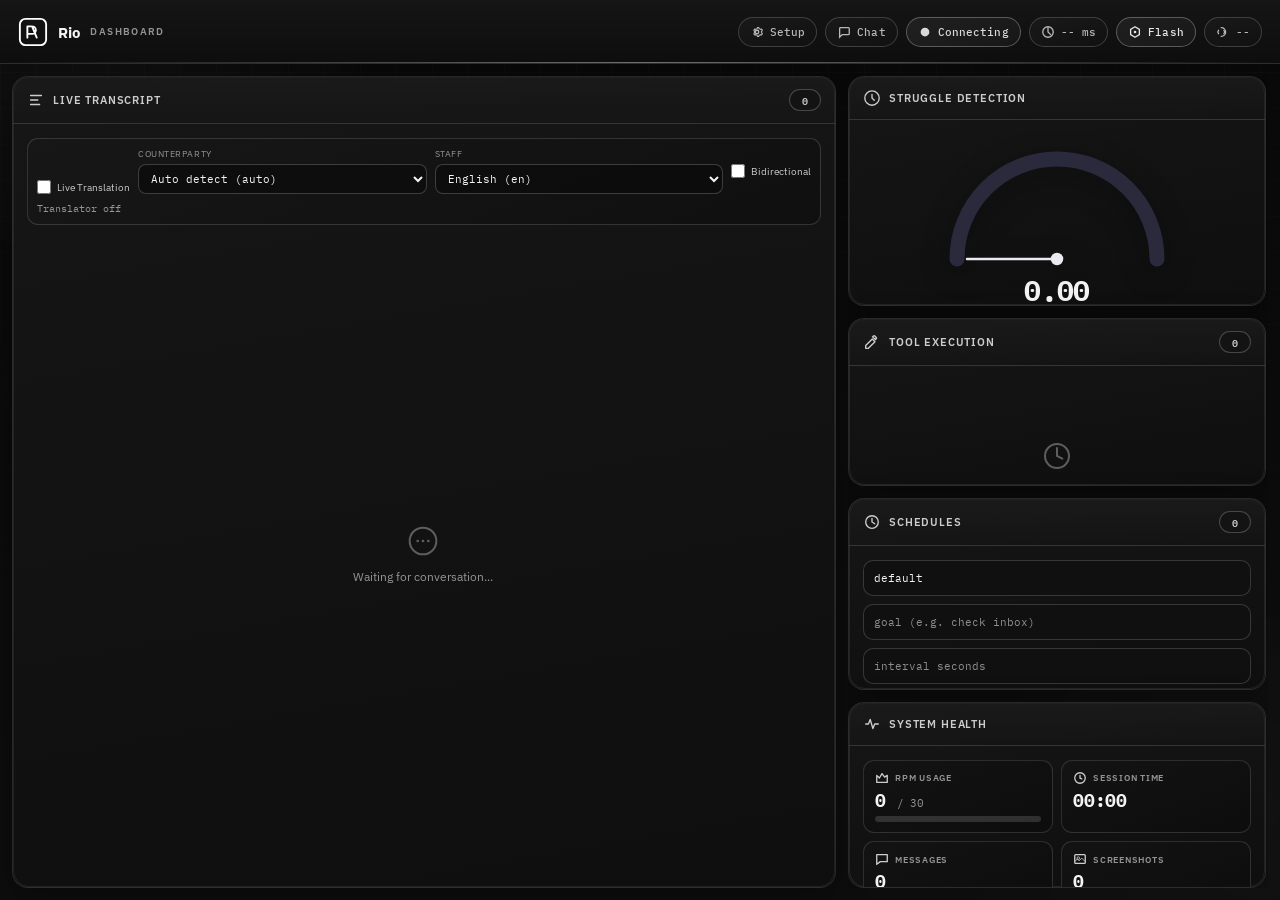
==== commit 60e233c2: "the hotkey is configured" ====
--- a/ui/dashboard/index.html
+++ b/ui/dashboard/index.html
@@ -103,13 +103,34 @@
         <h2 class="panel__title">Live Transcript</h2>
         <span class="panel__badge" id="transcript-count">0</span>
       </div>
-      <div class="panel__body transcript-scroll" id="transcript-body">
+      <div class="panel__body">
+        <div class="translator-controls" id="translator-controls">
+          <label class="translator-toggle">
+            <input type="checkbox" id="translator-enabled">
+            <span>Live Translation</span>
+          </label>
+          <label class="translator-field" for="translator-counterparty-language">
+            <span>Counterparty</span>
+            <select id="translator-counterparty-language"></select>
+          </label>
+          <label class="translator-field" for="translator-staff-language">
+            <span>Staff</span>
+            <select id="translator-staff-language"></select>
+          </label>
+          <label class="translator-toggle translator-toggle--compact">
+            <input type="checkbox" id="translator-bidirectional">
+            <span>Bidirectional</span>
+          </label>
+          <span class="translator-status text-muted" id="translator-status">Translator off</span>
+        </div>
+        <div class="transcript-scroll" id="transcript-body">
         <div class="transcript-empty" id="transcript-empty">
           <svg class="icon icon--lg" viewBox="0 0 24 24" fill="none">
             <path d="M12 22c5.523 0 10-4.477 10-10S17.523 2 12 2 2 6.477 2 12s4.477 10 10 10z" stroke="currentColor" stroke-width="1.5"/>
             <path d="M8 12h.01M12 12h.01M16 12h.01" stroke="currentColor" stroke-width="2" stroke-linecap="round"/>
           </svg>
           <p>Waiting for conversation...</p>
+        </div>
         </div>
       </div>
     </section>
--- a/ui/dashboard/css/style.css
+++ b/ui/dashboard/css/style.css
@@ -362,12 +362,75 @@
   min-height: 0;
 }
 
+.panel--transcript .panel__body {
+  display: flex;
+  flex-direction: column;
+  gap: 10px;
+}
+
+.translator-controls {
+  display: grid;
+  grid-template-columns: auto minmax(0, 1fr) minmax(0, 1fr) auto;
+  gap: 8px;
+  align-items: end;
+  border: 1px solid rgba(255, 255, 255, 0.14);
+  border-radius: 11px;
+  background: linear-gradient(160deg, rgba(24, 24, 24, 0.96), rgba(16, 16, 16, 0.97));
+  padding: 9px;
+}
+
+.translator-toggle {
+  display: inline-flex;
+  align-items: center;
+  gap: 6px;
+  font-size: 0.74rem;
+  color: var(--text-secondary);
+  white-space: nowrap;
+}
+
+.translator-toggle input {
+  width: 14px;
+  height: 14px;
+}
+
+.translator-toggle--compact {
+  align-self: center;
+}
+
+.translator-field {
+  display: flex;
+  flex-direction: column;
+  gap: 4px;
+  font-size: 0.66rem;
+  color: var(--text-tertiary);
+  letter-spacing: 0.06em;
+  text-transform: uppercase;
+}
+
+.translator-field select {
+  min-height: 30px;
+  border: 1px solid rgba(255, 255, 255, 0.2);
+  border-radius: 8px;
+  background: rgba(13, 13, 13, 0.95);
+  color: var(--text-primary);
+  padding: 5px 8px;
+  font-family: var(--font-mono);
+  font-size: 0.75rem;
+}
+
+.translator-status {
+  grid-column: 1 / -1;
+  font-size: 0.72rem;
+  font-family: var(--font-mono);
+}
+
 .transcript-scroll {
   display: flex;
   flex-direction: column;
   gap: 7px;
   overflow-y: auto;
   padding-right: 2px;
+  flex: 1;
 }
 
 .transcript-empty,
@@ -441,6 +504,12 @@
   color: var(--info);
   border-color: rgba(255, 255, 255, 0.2);
   background: rgba(255, 255, 255, 0.05);
+}
+
+.msg--translation .msg__avatar {
+  color: var(--primary-bright);
+  border-color: rgba(255, 255, 255, 0.34);
+  background: rgba(255, 255, 255, 0.1);
 }
 
 .msg__content {
@@ -920,6 +989,15 @@
     min-height: 360px;
   }
 
+  .translator-controls {
+    grid-template-columns: 1fr 1fr;
+  }
+
+  .translator-toggle,
+  .translator-toggle--compact {
+    align-self: center;
+  }
+
   .metrics-column {
     overflow-y: visible;
   }
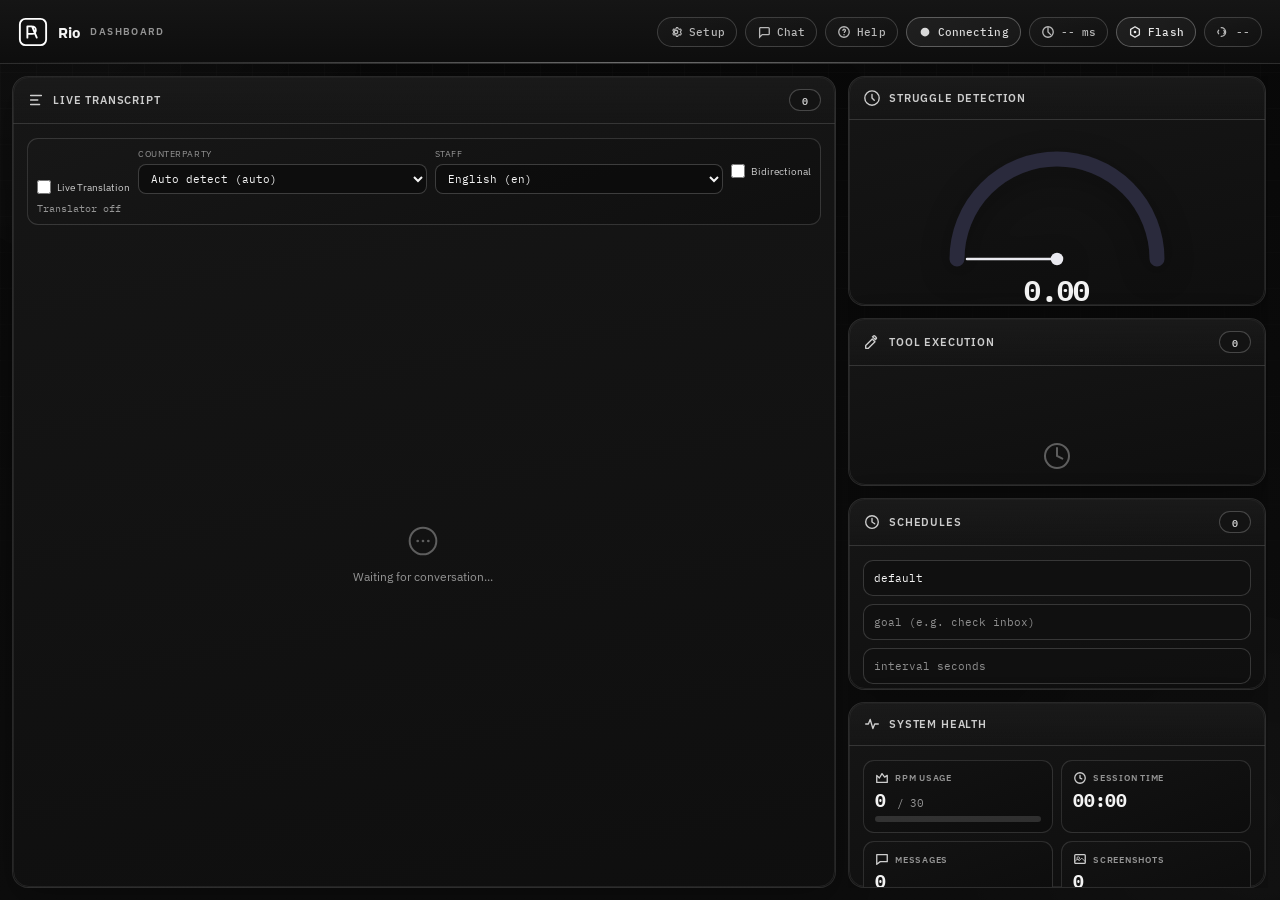
==== commit f33c52ff: "the cli was configured" ====
--- a/ui/dashboard/index.html
+++ b/ui/dashboard/index.html
@@ -49,6 +49,16 @@
           <path d="M3 3h10a1 1 0 011 1v6a1 1 0 01-1 1H6l-3 3V4a1 1 0 011-1z" stroke="currentColor" stroke-width="1.5"/>
         </svg>
         <span>Chat</span>
+      </a>
+
+      <!-- Help link -->
+      <a href="help.html" class="status-pill status-pill--muted status-link">
+        <svg class="icon icon--sm" viewBox="0 0 16 16" fill="none">
+          <circle cx="8" cy="8" r="6" stroke="currentColor" stroke-width="1.5"/>
+          <path d="M6.8 6.2a1.4 1.4 0 112.4 1c-.4.4-.8.7-.8 1.3" stroke="currentColor" stroke-width="1.5" stroke-linecap="round"/>
+          <circle cx="8" cy="11.2" r=".8" fill="currentColor"/>
+        </svg>
+        <span>Help</span>
       </a>
 
       <!-- Connection indicator -->
